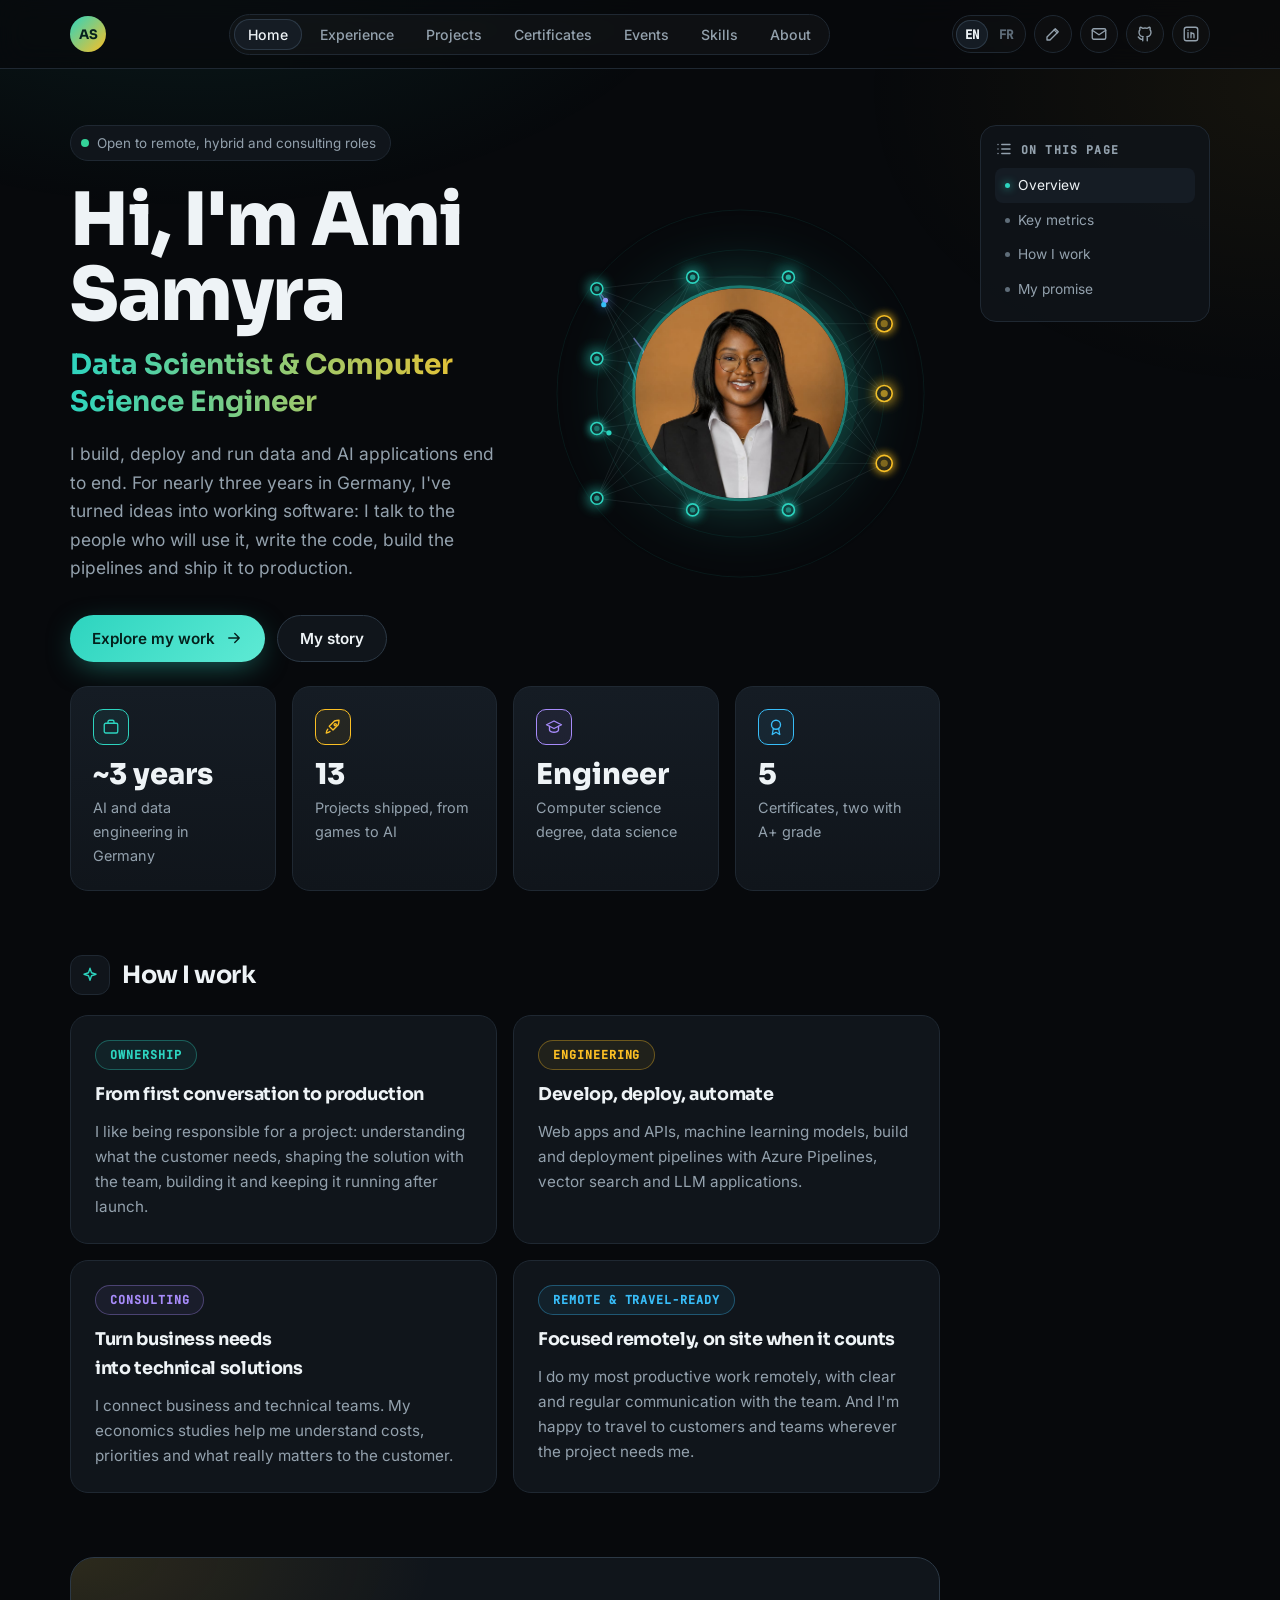
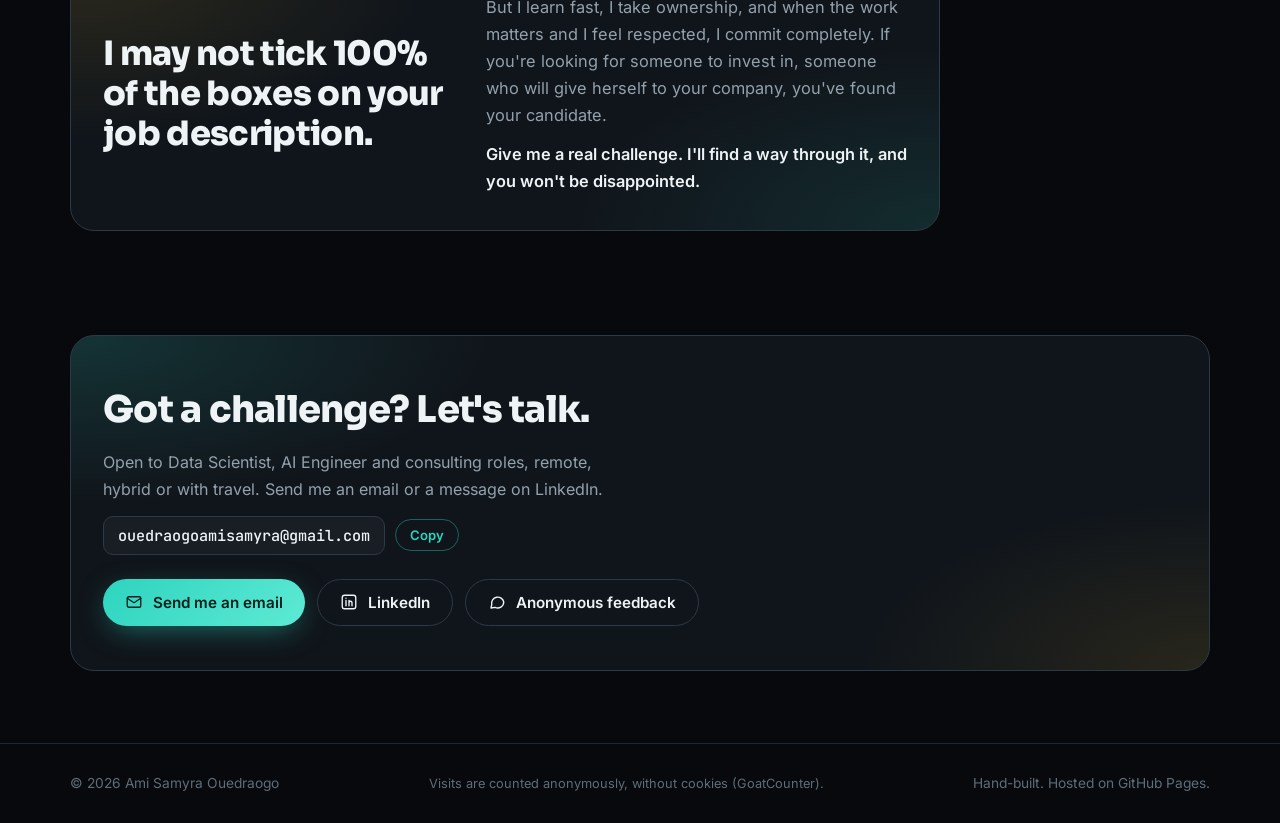
==== index.html @ b2978394 "Refactor code structure for improved readability and maintainability" ====
<!doctype html>
<!-- Portfolio of Ami Samyra Ouedraogo: CS / AI engineering version (main), served at amisamyra99.github.io/.
     Shares assets/site.css and assets/site.js with the other version; French text sits in data-fr attributes.
     Edit content here; edit look and behaviour in assets/. -->
<html lang="en">
<head>
<meta charset="utf-8">
<meta name="viewport" content="width=device-width, initial-scale=1">
<meta http-equiv="Content-Security-Policy" content="default-src 'self'; script-src 'self' https://gc.zgo.at; connect-src 'self' https://amisamyra.goatcounter.com https://formspree.io; img-src 'self' data: https://amisamyra.goatcounter.com; style-src 'self' 'unsafe-inline'; font-src 'self'; media-src 'self'; object-src 'none'; base-uri 'self'; form-action https://formspree.io">
<meta name="referrer" content="strict-origin-when-cross-origin">
<title>Ami Samyra Ouedraogo · Data Scientist & Engineer</title>
<meta name="description" content="Computer science engineer and data scientist in Germany. I build, deploy and run data and AI applications end to end.">
<meta property="og:title" content="Ami Samyra Ouedraogo · Data Scientist & Engineer">
<meta property="og:description" content="Computer science engineer and data scientist. AI applications, pipelines and deployment, from first customer conversation to production.">
<meta name="theme-color" content="#07090c">
<link rel="stylesheet" href="assets/site.css">
</head>
<body data-title-fr="Ami Samyra Ouedraogo · Data Scientist & Ingénieure" data-desc-fr="Ingénieure en informatique et data scientist en Allemagne. Je conçois, déploie et fais tourner des applications data et IA de bout en bout.">

<svg width="0" height="0" style="position:absolute" aria-hidden="true">
  <symbol id="i-gh" viewBox="0 0 24 24"><path d="M9 19c-4.3 1.4-4.3-2.5-6-3m12 5v-3.5c0-1 .1-1.4-.5-2 2.8-.3 5.5-1.4 5.5-6a4.6 4.6 0 0 0-1.3-3.2 4.2 4.2 0 0 0-.1-3.2s-1.1-.3-3.5 1.3a12.3 12.3 0 0 0-6.2 0C6.5 2.8 5.4 3.1 5.4 3.1a4.2 4.2 0 0 0-.1 3.2A4.6 4.6 0 0 0 4 9.5c0 4.6 2.7 5.7 5.5 6-.6.6-.6 1.2-.5 2V21"/></symbol>
  <symbol id="i-in" viewBox="0 0 24 24"><rect x="3" y="3" width="18" height="18" rx="3"/><path d="M8 10v7M8 7v.01M12 17v-4a2 2 0 0 1 4 0v4M12 10v7"/></symbol>
  <symbol id="i-pen" viewBox="0 0 24 24"><path d="M4 20h4L19 9l-4-4L4 16z"/><path d="M13.5 6.5l4 4"/></symbol>
  <symbol id="i-arrow" viewBox="0 0 24 24"><path d="M5 12h14M13 6l6 6-6 6"/></symbol>
  <symbol id="i-ext" viewBox="0 0 24 24"><path d="M14 4h6v6M20 4l-9 9M18 14v5a1 1 0 0 1-1 1H5a1 1 0 0 1-1-1V7a1 1 0 0 1 1-1h5"/></symbol>
  <symbol id="i-menu" viewBox="0 0 24 24"><path d="M4 7h16M4 12h16M4 17h16"/></symbol>
  <symbol id="i-list" viewBox="0 0 24 24"><path d="M9 6h11M9 12h11M9 18h11M4 6h.01M4 12h.01M4 18h.01"/></symbol>
  <symbol id="i-brain" viewBox="0 0 24 24"><path d="M9 4a3 3 0 0 0-3 3 3 3 0 0 0-2 5 3 3 0 0 0 2 5 3 3 0 0 0 6 1V5a2 2 0 0 0-3-1zM15 4a3 3 0 0 1 3 3 3 3 0 0 1 2 5 3 3 0 0 1-2 5 3 3 0 0 1-6 1"/></symbol>
  <symbol id="i-chart" viewBox="0 0 24 24"><path d="M4 20V4M4 20h16M8 16l4-5 3 3 5-7"/></symbol>
  <symbol id="i-db" viewBox="0 0 24 24"><ellipse cx="12" cy="5" rx="8" ry="3"/><path d="M4 5v14c0 1.7 3.6 3 8 3s8-1.3 8-3V5M4 12c0 1.7 3.6 3 8 3s8-1.3 8-3"/></symbol>
  <symbol id="i-cloud" viewBox="0 0 24 24"><path d="M7 18a5 5 0 0 1-.6-10A6 6 0 0 1 18 9a4.5 4.5 0 0 1-.5 9z"/></symbol>
  <symbol id="i-code" viewBox="0 0 24 24"><path d="M8 7l-5 5 5 5M16 7l5 5-5 5M14 4l-4 16"/></symbol>
  <symbol id="i-bag" viewBox="0 0 24 24"><rect x="3" y="7" width="18" height="13" rx="2"/><path d="M8 7V5a2 2 0 0 1 2-2h4a2 2 0 0 1 2 2v2"/></symbol>
  <symbol id="i-rocket" viewBox="0 0 24 24"><path d="M5 15c-1.5 1.5-2 5-2 5s3.5-.5 5-2M14 4c3-1 6-1 6-1s0 3-1 6l-7 7-5-5z"/><circle cx="15" cy="9" r="1.5"/></symbol>
  <symbol id="i-cap" viewBox="0 0 24 24"><path d="M2 9l10-5 10 5-10 5z"/><path d="M6 11v5c0 1.5 3 3 6 3s6-1.5 6-3v-5"/></symbol>
  <symbol id="i-globe" viewBox="0 0 24 24"><circle cx="12" cy="12" r="9"/><path d="M3 12h18M12 3a14 14 0 0 1 0 18M12 3a14 14 0 0 0 0 18"/></symbol>
  <symbol id="i-scale" viewBox="0 0 24 24"><path d="M12 3v18M5 7h14M5 7l-3 7a3 3 0 0 0 6 0zM19 7l-3 7a3 3 0 0 0 6 0zM8 21h8"/></symbol>
  <symbol id="i-spark" viewBox="0 0 24 24"><path d="M12 3l2 6 6 2-6 2-2 6-2-6-6-2 6-2z"/></symbol>
  <symbol id="i-user" viewBox="0 0 24 24"><circle cx="12" cy="8" r="4"/><path d="M4 21a8 8 0 0 1 16 0"/></symbol>
  <symbol id="i-award" viewBox="0 0 24 24"><circle cx="12" cy="9" r="6"/><path d="M8.5 14L7 22l5-3 5 3-1.5-8"/></symbol>
  <symbol id="i-users" viewBox="0 0 24 24"><circle cx="9" cy="8" r="3.5"/><path d="M2 20a7 7 0 0 1 14 0M16 4.5a3.5 3.5 0 0 1 0 7M18 13.5a7 7 0 0 1 4 6.5"/></symbol>
  <symbol id="i-plane" viewBox="0 0 24 24"><path d="M10 14l-7-3 2-2 9 1 5-5a2 2 0 0 1 3 3l-5 5 1 9-2 2-3-7-3 3v3l-2 1-1-4-4-1 1-2h3z"/></symbol>
  <symbol id="i-flow" viewBox="0 0 24 24"><rect x="3" y="3" width="6" height="6" rx="1.5"/><rect x="15" y="15" width="6" height="6" rx="1.5"/><path d="M6 9v4a2 2 0 0 0 2 2h7"/></symbol>
  <symbol id="i-file" viewBox="0 0 24 24"><path d="M14 3H7a2 2 0 0 0-2 2v14a2 2 0 0 0 2 2h10a2 2 0 0 0 2-2V8z"/><path d="M14 3v5h5M9 13h6M9 17h4"/></symbol>
  <symbol id="i-mic" viewBox="0 0 24 24"><rect x="9" y="3" width="6" height="11" rx="3"/><path d="M5 11a7 7 0 0 0 14 0M12 18v3M8 21h8"/></symbol>
  <symbol id="i-mail" viewBox="0 0 24 24"><rect x="3" y="5" width="18" height="14" rx="2"/><path d="M3 7l9 6 9-6"/></symbol>
  <symbol id="i-chat" viewBox="0 0 24 24"><path d="M21 12a8 8 0 0 1-11.6 7.1L4 20l1-4.6A8 8 0 1 1 21 12z"/></symbol>
  <symbol id="i-check" viewBox="0 0 24 24"><path d="M5 12l5 5L20 7"/></symbol>
</svg>

<header class="top">
  <div class="wrap">
    <a class="brand" href="#home" aria-label="Home"><span class="mono">AS</span><span class="full">Ami Samyra Ouedraogo</span></a>
    <nav class="pills" id="pills" aria-label="Main">
      <a href="#home" data-p="home" data-fr="Accueil">Home</a>
      <a href="#experience" data-p="experience" data-fr="Parcours">Experience</a>
      <a href="#projects" data-p="projects" data-fr="Projets">Projects</a>
      <a href="#certificates" data-p="certificates" data-fr="Certificats">Certificates</a>
      <a href="#events" data-p="events" data-fr="Événements">Events</a>
      <a href="#skills" data-p="skills" data-fr="Compétences">Skills</a>
      <a href="#about" data-p="about" data-fr="À propos">About</a>
    </nav>
    <div class="socials">
      <button class="lang" id="lang" type="button" aria-label="Switch language / Changer de langue"><span data-l="en" class="on">EN</span><span data-l="fr">FR</span></button>
      <a class="ibtn hide-sm" href="https://medium.com/@IamAmi" target="_blank" rel="noopener noreferrer" aria-label="Medium blog"><svg class="i"><use href="#i-pen"/></svg></a>
      <a class="ibtn hide-sm" href="mailto:ouedraogoamisamyra@gmail.com" aria-label="Email"><svg class="i"><use href="#i-mail"/></svg></a>
      <a class="ibtn" href="https://github.com/amisamyra99" target="_blank" rel="noopener noreferrer" aria-label="GitHub"><svg class="i"><use href="#i-gh"/></svg></a>
      <a class="ibtn" href="https://www.linkedin.com/in/ouedraogo-ami-samyra/" target="_blank" rel="noopener noreferrer" aria-label="LinkedIn"><svg class="i"><use href="#i-in"/></svg></a>
      <button class="ibtn menu" id="menu" type="button" aria-label="Open menu" aria-expanded="false"><svg class="i"><use href="#i-menu"/></svg></button>
    </div>
  </div>
</header>

<main class="wrap">

<!-- ================= HOME ================= -->
<section class="page" id="p-home">
  <div class="layout">
    <div>
      <div class="hero sec" id="home-overview">
        <div>
          <div class="status"><span class="dot"></span><span data-fr="Ouverte aux postes en remote, hybride et en conseil">Open to remote, hybrid and consulting roles</span></div>
          <h1 data-fr="Bonjour, je suis Ami Samyra">Hi, I'm Ami Samyra</h1>
          <p class="role" data-fr="Data Scientist &amp; Ingénieure en informatique">Data Scientist &amp; Computer Science Engineer</p>
          <p class="lede" data-fr="Je conçois, déploie et fais tourner des applications data et IA de bout en bout. Depuis près de trois ans en Allemagne, je transforme des idées en logiciels qui fonctionnent : je parle aux personnes qui vont les utiliser, j'écris le code, je construis les pipelines et je mets en production.">I build, deploy and run data and AI applications end to end. For nearly three years in Germany, I've turned ideas into working software: I talk to the people who will use it, write the code, build the pipelines and ship it to production.</p>
          <div class="btns">
            <a class="btn primary" href="#projects"><span data-fr="Voir mes projets">Explore my work</span> <svg class="i"><use href="#i-arrow"/></svg></a>
            <a class="btn" href="#about"><span data-fr="Mon histoire">My story</span></a>
          </div>
        </div>
        <div class="viz"><div class="glow" aria-hidden="true"></div><canvas id="net" aria-hidden="true"></canvas><img class="portrait" src="assets/img/me/portrait.jpg" alt="Portrait of Ami Samyra Ouedraogo" width="900" height="1003"></div>
      </div>

      <div class="sec" id="home-metrics" style="margin-top:24px">
        <div class="metrics">
          <div class="metric"><div class="mi b-teal"><svg class="i"><use href="#i-bag"/></svg></div><b data-fr="~3 ans">~3 years</b><span data-fr="IA et data en entreprise, en Allemagne">AI and data engineering in Germany</span></div>
          <div class="metric"><div class="mi b-amber"><svg class="i"><use href="#i-rocket"/></svg></div><b>13</b><span data-fr="Projets livrés, du jeu vidéo à l'IA">Projects shipped, from games to AI</span></div>
          <div class="metric"><div class="mi b-violet"><svg class="i"><use href="#i-cap"/></svg></div><b data-fr="Ingénieure">Engineer</b><span data-fr="Diplôme d'ingénieur informatique, data science">Computer science degree, data science</span></div>
          <div class="metric"><div class="mi b-sky"><svg class="i"><use href="#i-award"/></svg></div><b>5</b><span data-fr="Certificats, dont deux avec la mention A+">Certificates, two with A+ grade</span></div>
        </div>
      </div>

      <div class="sec block" id="home-how">
        <h2 class="stitle"><span class="sico" style="color:var(--teal)"><svg class="i"><use href="#i-spark"/></svg></span><span data-fr="Ma façon de travailler">How I work</span></h2>
        <div class="focus">
          <div class="fcard"><span class="badge b-teal" data-fr="Responsabilité">Ownership</span><h3 data-fr="De la première discussion à la production">From first conversation to production</h3><p data-fr="J'aime être responsable d'un projet : comprendre le besoin du client, définir la solution avec l'équipe, la construire et la faire vivre après la mise en production.">I like being responsible for a project: understanding what the customer needs, shaping the solution with the team, building it and keeping it running after launch.</p></div>
          <div class="fcard"><span class="badge b-amber" data-fr="Développement">Engineering</span><h3 data-fr="Développer, déployer, automatiser">Develop, deploy, automate</h3><p data-fr="Applications web et API, modèles de machine learning, pipelines de build et de déploiement avec Azure Pipelines, recherche vectorielle et applications LLM.">Web apps and APIs, machine learning models, build and deployment pipelines with Azure Pipelines, vector search and LLM applications.</p></div>
          <div class="fcard"><span class="badge b-violet" data-fr="Conseil">Consulting</span><h3 data-fr="Traduire un besoin métier en solution technique">Turn business needs into technical solutions</h3><p data-fr="Je fais le lien entre les équipes métier et techniques. Ma formation en économie m'aide à comprendre les coûts, les priorités et ce qui compte vraiment pour le client.">I connect business and technical teams. My economics studies help me understand costs, priorities and what really matters to the customer.</p></div>
          <div class="fcard"><span class="badge b-sky" data-fr="Remote et mobilité">Remote &amp; travel-ready</span><h3 data-fr="Concentrée à distance, présente quand il faut">Focused remotely, on site when it counts</h3><p data-fr="Je suis plus productive en remote, avec une communication claire et régulière avec l'équipe. Et je me déplace volontiers chez les clients et les équipes, partout où le projet l'exige.">I do my most productive work remotely, with clear and regular communication with the team. And I'm happy to travel to customers and teams wherever the project needs me.</p></div>
        </div>
      </div>

      <div class="sec block" id="home-promise">
        <div class="pledge">
          <h2 data-fr="Je ne coche peut-être pas 100 % des cases de votre offre.">I may not tick 100% of the boxes on your job description.</h2>
          <div>
            <p data-fr="Mais j'apprends vite, je prends mes responsabilités et, quand le travail a du sens et que je me sens respectée, je m'engage complètement. Si vous cherchez quelqu'un dans qui investir, quelqu'un qui va se donner pour votre entreprise, vous avez trouvé votre candidate.">But I learn fast, I take ownership, and when the work matters and I feel respected, I commit completely. If you're looking for someone to invest in, someone who will give herself to your company, you've found your candidate.</p>
            <p data-fr="<strong style='color:var(--fg)'>Donnez-moi un vrai défi. Je trouverai le chemin pour le relever, et vous ne serez pas déçus.</strong>"><strong style="color:var(--fg)">Give me a real challenge. I'll find a way through it, and you won't be disappointed.</strong></p>
          </div>
        </div>
      </div>
    </div>
    <aside class="toc" data-for="home"><h4><svg class="i"><use href="#i-list"/></svg><span data-fr="Sur cette page">On this page</span></h4>
      <a href="#home-overview" data-fr="Aperçu">Overview</a><a href="#home-metrics" data-fr="Chiffres clés">Key metrics</a><a href="#home-how" data-fr="Ma façon de travailler">How I work</a><a href="#home-promise" data-fr="Mon engagement">My promise</a></aside>
  </div>
</section>

<!-- ================= EXPERIENCE ================= -->
<section class="page" id="p-experience">
  <div class="ph"><span class="badge b-amber"><svg class="i"><use href="#i-bag"/></svg><span data-fr="Parcours">Experience</span></span>
    <h1 data-fr="Expérience &amp; formation">Experience &amp; Education</h1>
    <p data-fr="Trois ans d'IA et de data en entreprise en Allemagne, un stage de recherche en machine learning, et une formation d'ingénieure complétée par l'économie.">Three years of industry AI and data work in Germany, a machine learning research internship, and an engineering education completed by economics.</p></div>
  <div class="layout">
    <div class="tl">
      <p class="tlabel" data-fr="Expérience professionnelle">Work experience</p>
      <article class="xcard sec" id="x-intershop">
        <div class="xh"><h3><span data-fr="Étudiante salariée, ingénierie IA">Working Student, AI Engineering</span> <span class="org">· Intershop Communications AG</span></h3><span class="when" data-fr="Nov. 2023 – Sept. 2026">Nov 2023 – Sep 2026</span></div>
        <p class="where" data-fr="Allemagne · équipe Product Lifecycle, puis DevOps, Produit et IA">Germany · Product Lifecycle team, then DevOps, Product &amp; AI</p>
        <ul>
          <li data-fr="Développement de <strong>DocuBot</strong>, un chatbot RAG basé sur LangChain, intégré à Microsoft Teams puis migré vers la plateforme interne d'agents IA">Built <strong>DocuBot</strong>, a RAG chatbot on LangChain, integrated into Microsoft Teams and later migrated to the company's internal AI agent platform</li>
          <li data-fr="Contribution clé aux chatbots des boutiques en ligne (Intershop Agent Builders) et au chatbot du site de l'entreprise">Key contributor to chatbots for online stores (Intershop Agent Builders) and to the company website chatbot</li>
          <li data-fr="Pipeline d'indexation automatisé hebdomadaire pour la base de connaissances, intégration d'Azure Search et conception des structures de données avec le Support, le Marketing et l'Engineering">Built an automated weekly indexing pipeline for the knowledge base, integrated Azure Search and designed data structures with Support, Marketing and Engineering</li>
          <li data-fr="Préparation des données produit et PDF pour des démonstrations client d'agents IA e-commerce">Prepared product data and PDFs for customer demos of e-commerce AI agents</li>
          <li data-fr="Validation de la qualité des réponses lors des changements de LLM, tests de performance et de charge (Apache JMeter, InfluxDB, Grafana)">Validated answer quality when switching LLMs; ran performance and load tests (Apache JMeter, InfluxDB, Grafana)</li>
          <li data-fr="Automatisation de processus internes avec n8n, analyse de KPI et rapports d'évaluation technique">Automated internal processes with n8n; analysed KPIs and wrote technical evaluation reports</li>
        </ul>
        <p class="xquote" data-fr="« Dès le début, Mme Ouedraogo a fait preuve d'une capacité exceptionnelle à comprendre rapidement de nouveaux sujets. »<span>Lettre de référence, Intershop</span>">"From the very beginning, Ms. Ouedraogo demonstrated an exceptionally quick grasp of new topics."<span>Reference letter, Intershop</span></p>
        <div class="chips"><span class="chip">LangChain</span><span class="chip">RAG</span><span class="chip">Azure Search</span><span class="chip">Microsoft Teams</span><span class="chip">n8n</span><span class="chip">JMeter · Grafana</span></div>
      </article>
      <article class="xcard sec" id="x-elevait">
        <div class="xh"><h3><span data-fr="Stagiaire Machine Learning">Machine Learning Intern</span> <span class="org">· elevait GmbH &amp; Co. KG</span></h3><span class="when" data-fr="Oct. 2022 – Mars 2023">Oct 2022 – Mar 2023</span></div>
        <p class="where" data-fr="Dresde, Allemagne · équipe Machine Learning · 6 mois">Dresden, Germany · Machine Learning team · 6 months</p>
        <p data-fr="Projet « elevait in:docs » : extraire des informations de documents dont la mise en page est connue mais pas totalement fixe.">"elevait in:docs" project: extracting information from documents whose layouts are known but not fully fixed.</p>
        <ul>
          <li data-fr="Réduction de l'effort nécessaire pour ajouter une nouvelle mise en page à l'extraction, à partir d'un seul exemple">Reduced the effort to add a new layout to the extraction pipeline, from a single example</li>
          <li data-fr="Recherche et sélection des approches et des jeux de données de recherche, puis constitution d'un jeu de données à partir de données client réelles">Researched and selected approaches and research datasets, then curated a dataset from real customer data</li>
          <li data-fr="Implémentation et comparaison des approches : OCR ABBYY, graphes de mise en page avec NetworkX, étiquetage morphologique">Implemented and compared approaches: ABBYY OCR, layout graphs with NetworkX, morphological tagging</li>
        </ul>
        <p class="xquote" data-fr="« Elle a toujours obtenu des résultats supérieurs à la moyenne. »<span>Certificat de travail, elevait (traduit de l'allemand)</span>">"She consistently achieved above-average results."<span>Employment reference, elevait (translated from German)</span></p>
        <div class="chips"><span class="chip">Python</span><span class="chip">ABBYY OCR</span><span class="chip">NetworkX</span><span class="chip">Document AI</span><span class="chip">Scrum</span></div>
      </article>
      <article class="xcard past sec" id="x-early">
        <div class="xh"><h3><span data-fr="Stages d'été">Summer internships</span> <span class="org">· Simac &amp; Glia</span></h3><span class="when" data-fr="Juil. – Août 2019">Jul – Aug 2019</span></div>
        <p class="where">Tunis</p>
        <ul>
          <li data-fr="<strong>Simac</strong> : gestion de la messagerie du site web de l'entreprise (HTML, CSS, JavaScript)"><strong>Simac</strong>: built the messaging management for the company website (HTML, CSS, JavaScript)</li>
          <li data-fr="<strong>Glia</strong> : fabrication d'un stéthoscope en impression 3D pour un projet de matériel médical open source (Prusa, PrusaSlicer)"><strong>Glia</strong>: built a 3D-printed stethoscope for an open-source medical hardware project (Prusa, PrusaSlicer)</li>
        </ul>
      </article>

      <p class="tlabel" data-fr="Formation">Education</p>
      <article class="xcard edu sec" id="x-esprit">
        <div class="xh"><h3><span data-fr="Diplôme National d'Ingénieur en informatique">National Engineering Diploma, Computer Science</span> <span class="org">· ESPRIT</span></h3><span class="when" data-fr="Juin 2023">Jun 2023</span></div>
        <p class="where" data-fr="Tunis, Tunisie · spécialité Data Science · accréditation européenne EUR-ACE">Tunis, Tunisia · Data Science track · EUR-ACE accredited</p>
        <p data-fr="Cycle d'ingénieur avec spécialisation en data science : génie logiciel, bases de données, machine learning et deep learning, avec de nombreux projets en équipe de 5 à 6 personnes.">Engineering programme specialised in data science: software engineering, databases, machine learning and deep learning, with many team projects of 5–6 people.</p>
      </article>
      <article class="xcard edu past sec" id="x-bac">
        <div class="xh"><h3><span data-fr="Baccalauréat, série D (mathématiques et sciences)">Baccalaureate, Series D (Mathematics &amp; Sciences)</span></h3><span class="when">2017</span></div>
        <p class="where" data-fr="Ouagadougou, Burkina Faso · mention Bien">Ouagadougou, Burkina Faso · with honours (mention Bien)</p>
      </article>
      <article class="xcard edu sec" id="x-hsm">
        <div class="xh"><h3><span data-fr="Licence (B.A.) International Business &amp; Economics">B.A. International Business &amp; Economics</span> <span class="org">· Hochschule Schmalkalden</span></h3><span class="when" data-fr="Dernière année">Final year</span></div>
        <p class="where" data-fr="Allemagne · mémoire prévu de janv. à mars 2027">Germany · thesis planned Jan – Mar 2027</p>
        <p data-fr="Les circonstances m'ont amenée à étudier l'économie, et j'ai appris à l'aimer. Mon mémoire portera sur la façon dont la digitalisation et les paiements transfrontaliers peuvent aider les PME à commercer au sein de la Zone de libre-échange continentale africaine (ZLECAf).">Circumstances led me to study economics, and I learned to love it. My thesis will look at how digitalisation and cross-border payments can help small businesses trade within the African Continental Free Trade Area (AfCFTA).</p>
      </article>
    </div>
    <aside class="toc" data-for="experience"><h4><svg class="i"><use href="#i-list"/></svg><span data-fr="Sur cette page">On this page</span></h4>
      <a href="#x-intershop">Intershop</a><a href="#x-elevait">Elevait</a><a href="#x-early" data-fr="Stages 2019">2019 internships</a><a href="#x-esprit" data-fr="ESPRIT (ingénieur)">ESPRIT (engineering)</a><a href="#x-hsm" data-fr="Schmalkalden (économie)">Schmalkalden (economics)</a><a href="#x-bac" data-fr="Baccalauréat">Baccalaureate</a></aside>
  </div>
</section>

<!-- ================= PROJECTS ================= -->
<section class="page" id="p-projects">
  <div class="ph"><span class="badge b-teal"><svg class="i"><use href="#i-rocket"/></svg><span data-fr="Projets">Projects</span></span>
    <h1 data-fr="Projets &amp; Portfolio">Projects &amp; Portfolio</h1>
    <p data-fr="Du jeu vidéo en C aux assistants RAG : 13 projets, seule ou en équipe, qui montrent comment je conçois, développe et livre.">From a video game in C to RAG assistants: 13 projects, solo and in teams, that show how I design, build and deliver.</p></div>
  <div class="filters" role="group" aria-label="Filter projects">
    <button type="button" class="on" data-f="all" data-fr="Tous">All</button>
    <button type="button" data-f="ai" data-fr="IA &amp; ML">AI &amp; ML</button>
    <button type="button" data-f="data" data-fr="Data &amp; analyse">Data &amp; analytics</button>
    <button type="button" data-f="software" data-fr="Génie logiciel">Software engineering</button>
  </div>
  <div class="layout">
    <div class="grid">

      <article class="pcard sec" id="pr-docubot" data-k="ai software">
        <div class="thumb"><svg viewBox="0 0 400 120" preserveAspectRatio="none"><rect width="400" height="120" fill="#0d1420"/><g fill="none" stroke="#38bdf8" stroke-opacity=".6"><rect x="24" y="22" width="70" height="80" rx="6"/><path d="M36 40h46M36 54h46M36 68h30"/></g><path d="M100 62h40" stroke="#93a1ad" stroke-dasharray="3 4"/><g fill="#2dd4bf"><circle cx="160" cy="40" r="5"/><circle cx="182" cy="62" r="5"/><circle cx="160" cy="84" r="5"/><circle cx="204" cy="44" r="5"/><circle cx="204" cy="80" r="5"/></g><path d="M220 62h30" stroke="#93a1ad" stroke-dasharray="3 4"/><rect x="262" y="26" width="116" height="26" rx="13" fill="#a78bfa" opacity=".85"/><rect x="262" y="68" width="96" height="26" rx="13" fill="#fbbf24" opacity=".85"/></svg></div>
        <div class="ptop"><span class="kind" data-fr="RAG · Intershop">RAG · Intershop</span><span class="pmeta">LangChain · Azure</span></div>
        <h3 data-fr="DocuBot, assistant RAG pour la documentation">DocuBot, a RAG assistant for documentation</h3>
        <p data-fr="Un chatbot qui répond aux questions à partir de la documentation de l'entreprise. Basé sur LangChain, intégré à Microsoft Teams, alimenté par un pipeline d'indexation hebdomadaire et Azure Search, puis migré vers la plateforme interne d'agents IA.">A chatbot that answers questions from company documentation. Built on LangChain, integrated into Microsoft Teams, fed by a weekly indexing pipeline and Azure Search, then migrated to the internal AI agent platform.</p>
        <div class="chips"><span class="chip">LangChain</span><span class="chip">RAG</span><span class="chip">Azure Search</span><span class="chip">Microsoft Teams</span></div>
        <div class="plinks"><span class="muted" data-fr="Projet d'entreprise · code confidentiel">Company project · code confidential</span></div>
      </article>

      <article class="pcard sec" id="pr-docai" data-k="ai">
        <div class="thumb"><svg viewBox="0 0 400 120" preserveAspectRatio="none"><rect width="400" height="120" fill="#0f1420"/><g fill="none" stroke="#93a1ad" stroke-opacity=".5"><rect x="30" y="14" width="90" height="92" rx="4"/><rect x="155" y="14" width="90" height="92" rx="4"/></g><g fill="#38bdf8" opacity=".7"><rect x="40" y="24" width="50" height="8" rx="2"/><rect x="40" y="40" width="70" height="5" rx="2"/><rect x="40" y="52" width="70" height="5" rx="2"/><rect x="40" y="70" width="70" height="26" rx="2" opacity=".5"/></g><g fill="#fbbf24"><rect x="165" y="24" width="50" height="8" rx="2"/><rect x="165" y="70" width="70" height="26" rx="2" opacity=".6"/></g><g stroke="#2dd4bf" stroke-width="2"><line x1="280" y1="40" x2="330" y2="25"/><line x1="280" y1="40" x2="330" y2="60"/><line x1="330" y1="60" x2="370" y2="90"/><line x1="330" y1="25" x2="370" y2="45"/></g><g fill="#2dd4bf"><circle cx="280" cy="40" r="6"/><circle cx="330" cy="25" r="6"/><circle cx="330" cy="60" r="6"/><circle cx="370" cy="90" r="6"/><circle cx="370" cy="45" r="6"/></g></svg></div>
        <div class="ptop"><span class="kind" data-fr="IA documentaire · Stage">Document AI · Internship</span><span class="pmeta">Python · ABBYY</span></div>
        <h3 data-fr="Analyse des mises en page récurrentes">Recurring document layout analysis</h3>
        <p data-fr="Chez Elevait : repérer les mises en page qui reviennent dans les documents d'entreprise pour que l'extraction d'informations devienne plus fiable et plus rapide. OCR configuré pour des entités précises, structure des documents modélisée en graphes.">At Elevait: detecting layouts that repeat across business documents, so information extraction becomes more reliable and faster. OCR configured for specific entities, document structure modelled as graphs.</p>
        <div class="chips"><span class="chip">ABBYY OCR</span><span class="chip">NetworkX</span><span class="chip" data-fr="Extraction d'informations">Information extraction</span></div>
        <div class="plinks"><span class="muted" data-fr="Projet d'entreprise · code confidentiel">Company project · code confidential</span></div>
      </article>

      <article class="pcard sec" id="pr-churn" data-k="ai software">
        <div class="thumb"><svg viewBox="0 0 400 120" preserveAspectRatio="none"><rect width="400" height="120" fill="#0d1a1a"/><g fill="#2dd4bf"><rect x="30" y="60" width="26" height="50" rx="4" opacity=".5"/><rect x="70" y="45" width="26" height="65" rx="4" opacity=".6"/><rect x="110" y="70" width="26" height="40" rx="4" opacity=".5"/><rect x="150" y="30" width="26" height="80" rx="4" opacity=".8"/></g><g fill="#fb7185"><rect x="190" y="80" width="26" height="30" rx="4" opacity=".7"/><rect x="230" y="55" width="26" height="55" rx="4" opacity=".9"/></g><path d="M270 90 C300 40, 330 70, 370 25" stroke="#fbbf24" stroke-width="3" fill="none"/><circle cx="370" cy="25" r="5" fill="#fbbf24"/></svg></div>
        <div class="ptop"><span class="kind" data-fr="ML de bout en bout · Télécoms">End-to-end ML · Telecom</span><span class="pmeta">Python · Django</span></div>
        <h3 data-fr="Application de prédiction du churn">Customer churn prediction app</h3>
        <p data-fr="Un modèle qui repère les clients susceptibles de résilier, intégré dans une application web Django : un utilisateur non technique saisit un profil et obtient une prédiction immédiate.">A model that flags customers likely to cancel, built into a Django web app: a non-technical user enters a profile and gets an instant prediction.</p>
        <div class="chips"><span class="chip">scikit-learn</span><span class="chip">pandas</span><span class="chip">Django</span></div>
        <div class="plinks"><a href="https://github.com/amisamyra99/telcochurndjangoproject" target="_blank" rel="noopener noreferrer"><svg class="i"><use href="#i-gh"/></svg>Code</a></div>
      </article>

      <article class="pcard sec" id="pr-milvus" data-k="ai software">
        <div class="thumb"><svg viewBox="0 0 400 120" preserveAspectRatio="none"><rect width="400" height="120" fill="#0b1620"/><g fill="#38bdf8" opacity=".35"><circle cx="80" cy="40" r="4"/><circle cx="120" cy="80" r="4"/><circle cx="170" cy="30" r="4"/><circle cx="300" cy="90" r="4"/><circle cx="340" cy="35" r="4"/><circle cx="60" cy="95" r="4"/><circle cx="360" cy="70" r="4"/></g><circle cx="220" cy="60" r="38" fill="none" stroke="#38bdf8" stroke-dasharray="4 5"/><g fill="#38bdf8"><circle cx="200" cy="48" r="6"/><circle cx="238" cy="72" r="6"/><circle cx="232" cy="44" r="6"/></g><circle cx="220" cy="60" r="7" fill="#fbbf24"/></svg></div>
        <div class="ptop"><span class="kind" data-fr="Ingénierie IA · Recherche vectorielle">AI engineering · Vector search</span><span class="pmeta">Python · Milvus</span></div>
        <h3 data-fr="API de recherche d'images inversée">Reverse image search API</h3>
        <p data-fr="Envoyez une image, récupérez les plus similaires. Les images deviennent des embeddings indexés dans Milvus, derrière une API Python organisée en couches de routage et de service.">Upload an image, get the most similar ones back. Images become embeddings indexed in Milvus, behind a Python API organised in routing and service layers.</p>
        <div class="chips"><span class="chip">Milvus</span><span class="chip">Embeddings</span><span class="chip">REST API</span></div>
        <div class="plinks"><a href="https://github.com/amisamyra99/Reverse-image-search-milvus" target="_blank" rel="noopener noreferrer"><svg class="i"><use href="#i-gh"/></svg>Code</a></div>
      </article>

      <article class="pcard sec" id="pr-chatbot" data-k="ai software">
        <div class="thumb"><svg viewBox="0 0 400 120" preserveAspectRatio="none"><rect width="400" height="120" fill="#1a140a"/><rect x="40" y="22" width="170" height="30" rx="15" fill="#fbbf24" opacity=".85"/><rect x="190" y="66" width="170" height="30" rx="15" fill="#2dd4bf" opacity=".85"/><g fill="#1a140a"><circle cx="70" cy="37" r="3"/><circle cx="82" cy="37" r="3"/><circle cx="94" cy="37" r="3"/></g></svg></div>
        <div class="ptop"><span class="kind" data-fr="LLM · IA conversationnelle">LLM · Conversational AI</span><span class="pmeta">Flowise · JavaScript</span></div>
        <h3 data-fr="Chatbot LLM intégrable">Embeddable LLM chatbot</h3>
        <p data-fr="Un assistant IA conçu dans Flowise et intégré à n'importe quel site web grâce à un petit widget JavaScript hébergé sur GitHub Pages.">An AI assistant designed in Flowise and embedded in any website through a small JavaScript widget hosted on GitHub Pages.</p>
        <div class="chips"><span class="chip">Flowise</span><span class="chip">LLMs</span><span class="chip">Agents</span><span class="chip">JavaScript</span></div>
        <div class="plinks"><a href="https://github.com/amisamyra99/chatbot-flowise-js-hosting" target="_blank" rel="noopener noreferrer"><svg class="i"><use href="#i-gh"/></svg>Code</a></div>
      </article>

      <article class="pcard sec" id="pr-patient" data-k="ai">
        <div class="thumb"><svg viewBox="0 0 400 120" preserveAspectRatio="none"><rect width="400" height="120" fill="#120f1f"/><g stroke="#a78bfa" stroke-opacity=".35"><line x1="60" y1="25" x2="160" y2="40"/><line x1="60" y1="25" x2="160" y2="80"/><line x1="60" y1="60" x2="160" y2="40"/><line x1="60" y1="60" x2="160" y2="80"/><line x1="60" y1="95" x2="160" y2="40"/><line x1="60" y1="95" x2="160" y2="80"/><line x1="160" y1="40" x2="260" y2="60"/><line x1="160" y1="80" x2="260" y2="60"/></g><g fill="#a78bfa"><circle cx="60" cy="25" r="7"/><circle cx="60" cy="60" r="7"/><circle cx="60" cy="95" r="7"/><circle cx="160" cy="40" r="7"/><circle cx="160" cy="80" r="7"/></g><circle cx="260" cy="60" r="9" fill="#2dd4bf"/><path d="M290 60h20l8-18 12 36 8-18h40" stroke="#fb7185" stroke-width="3" fill="none"/></svg></div>
        <div class="ptop"><span class="kind" data-fr="Deep learning · Santé">Deep learning · Healthcare</span><span class="pmeta">PyTorch · TensorFlow</span></div>
        <h3 data-fr="Classification de la prise en charge des patients">Patient care classification</h3>
        <p data-fr="Des résultats d'analyses hospitalières prédisent si un patient doit être hospitalisé ou suivi en ambulatoire. Construit avec TensorFlow, reconstruit avec PyTorch, puis comparé dans un rapport.">Hospital lab results predict whether a patient needs in-care or out-care treatment. Built in TensorFlow, rebuilt in PyTorch, then compared in a report.</p>
        <div class="chips"><span class="chip">PyTorch</span><span class="chip">TensorFlow</span><span class="chip">Keras</span></div>
        <div class="plinks"><a href="https://github.com/amisamyra99/Deeplearning_patient_classification" target="_blank" rel="noopener noreferrer"><svg class="i"><use href="#i-gh"/></svg>Code</a></div>
      </article>

      <article class="pcard sec" id="pr-fintech" data-k="ai data">
        <div class="thumb photo"><img src="assets/img/projects/fintech.png" alt="Intelfin landing page" loading="lazy"></div>
        <div class="ptop"><span class="kind" data-fr="FinTech · Projet d'équipe">FinTech · Team project</span><span class="pmeta">ML · OCR · BI</span></div>
        <h3 data-fr="Intelfin : états financiers et risque de crédit">Intelfin: financial statements &amp; credit risk</h3>
        <p data-fr="Une application qui automatise la saisie des états financiers d'une entreprise, évalue sa solvabilité et la classe comme vulnérable ou non, avec des tableaux de bord pour accélérer l'octroi de crédit.">An app that automates data entry from a company's financial statements, scores its solvency and classifies it as vulnerable or not, with dashboards that speed up loan decisions.</p>
        <div class="chips"><span class="chip">Credit scoring</span><span class="chip">OCR</span><span class="chip" data-fr="Tableaux de bord">Dashboards</span></div>
        <div class="plinks"><a href="https://github.com/Manel-Fares/Financial-statement-recognition-and-credit-risk-management" target="_blank" rel="noopener noreferrer"><svg class="i"><use href="#i-gh"/></svg><span data-fr="Dépôt de l'équipe">Team repository</span></a></div>
      </article>

      <article class="pcard sec" id="pr-flights" data-k="data">
        <div class="thumb"><svg viewBox="0 0 400 120" preserveAspectRatio="none"><rect width="400" height="120" fill="#0f1416"/><path d="M20 100 Q 120 20 200 60 T 380 30" stroke="#93a1ad" stroke-dasharray="3 6" fill="none" stroke-width="2"/><path d="M196 52l14 8-14 8 3-8z" fill="#fbbf24"/><g fill="#2dd4bf"><rect x="40" y="95" width="16" height="15" rx="3"/><rect x="62" y="85" width="16" height="25" rx="3"/><rect x="84" y="90" width="16" height="20" rx="3"/></g><g fill="#fb7185"><rect x="300" y="80" width="16" height="30" rx="3"/><rect x="322" y="70" width="16" height="40" rx="3"/><rect x="344" y="88" width="16" height="22" rx="3"/></g></svg></div>
        <div class="ptop"><span class="kind" data-fr="Analyse exploratoire · Aviation">Exploratory analysis · Aviation</span><span class="pmeta">pandas · Seaborn</span></div>
        <h3 data-fr="Qu'est-ce qui retarde les vols aux États-Unis ?">What delays US flights?</h3>
        <p data-fr="Tous les vols commerciaux américains de 2007, issus d'un jeu de données de 120 millions de lignes : retards selon la compagnie, l'aéroport, l'heure et la saison.">Every commercial US flight in 2007, from a 120-million-row dataset: delays by carrier, airport, time of day and season.</p>
        <div class="chips"><span class="chip">pandas</span><span class="chip">Matplotlib</span><span class="chip">Seaborn</span></div>
        <div class="plinks"><a href="https://github.com/amisamyra99/flightUsa_Analysis" target="_blank" rel="noopener noreferrer"><svg class="i"><use href="#i-gh"/></svg>Code</a></div>
      </article>

      <article class="pcard sec" id="pr-airbnb" data-k="data software">
        <div class="thumb"><svg viewBox="0 0 400 120" preserveAspectRatio="none"><rect width="400" height="120" fill="#0e1612"/><g stroke="#1f3a30" stroke-width="2" fill="none"><path d="M0 40h400M0 80h400M100 0v120M200 0v120M300 0v120"/><path d="M40 0 C 120 60, 260 30, 400 110" stroke="#2a5a4a" stroke-width="6"/></g><g fill="#fb7185"><circle cx="130" cy="50" r="6"/><circle cx="220" cy="70" r="6"/><circle cx="260" cy="40" r="6"/></g><g fill="#fbbf24"><circle cx="170" cy="85" r="6"/><circle cx="320" cy="60" r="6"/></g><g fill="#2dd4bf"><circle cx="80" cy="30" r="6"/><circle cx="350" cy="95" r="6"/></g></svg></div>
        <div class="ptop"><span class="kind" data-fr="Application data · Immobilier">Data app · Real estate</span><span class="pmeta">Streamlit · Plotly</span></div>
        <h3 data-fr="Explorateur Airbnb d'Amsterdam">Amsterdam Airbnb explorer</h3>
        <p data-fr="Une application Streamlit interactive pour explorer les annonces Airbnb d'Amsterdam : prix, quartiers et emplacements sur une carte, avec des filtres.">An interactive Streamlit app to explore Amsterdam Airbnb listings: prices, neighbourhoods and locations on a map, with filters.</p>
        <div class="chips"><span class="chip">Streamlit</span><span class="chip">pandas</span><span class="chip">Plotly</span></div>
        <div class="plinks"><a href="https://github.com/amisamyra99/StreamlitAirbnb" target="_blank" rel="noopener noreferrer"><svg class="i"><use href="#i-gh"/></svg>Code</a></div>
      </article>

      <article class="pcard sec" id="pr-ngo" data-k="software">
        <div class="thumb"><svg viewBox="0 0 400 120" preserveAspectRatio="none"><rect width="400" height="120" fill="#16101a"/><rect x="40" y="20" width="150" height="85" rx="6" fill="none" stroke="#a78bfa" stroke-opacity=".7"/><rect x="40" y="20" width="150" height="14" rx="6" fill="#a78bfa" opacity=".4"/><rect x="215" y="30" width="90" height="70" rx="5" fill="none" stroke="#38bdf8" stroke-opacity=".7"/><rect x="325" y="25" width="40" height="78" rx="8" fill="none" stroke="#2dd4bf" stroke-opacity=".9"/><path d="M110 82c-12-8-20-14-20-22a9 9 0 0 1 20-3 9 9 0 0 1 20 3c0 8-8 14-20 22z" fill="#fb7185"/></svg></div>
        <div class="ptop"><span class="kind" data-fr="Web, desktop &amp; mobile · Équipe de 6">Web, desktop &amp; mobile · Team of 6</span><span class="pmeta">Symfony · Java</span></div>
        <h3 data-fr="Application pour associations à but non lucratif">Platform for non-profit associations</h3>
        <p data-fr="Une même plateforme en version web, desktop et mobile pour les associations : gestion des utilisateurs et des dons pour des refuges. Projet d'école de 7 mois.">One platform in web, desktop and mobile versions for associations: user management and donation management for shelters. A 7-month school project.</p>
        <div class="chips"><span class="chip">Symfony</span><span class="chip">Java SE</span><span class="chip">Codename One</span></div>
        <div class="plinks"><span class="muted">ESPRIT · 2019–2020</span></div>
      </article>

      <article class="pcard sec" id="pr-smarthome" data-k="software">
        <div class="thumb photo"><img src="assets/img/projects/smarthome.png" alt="Smart House app main menu" loading="lazy"></div>
        <div class="ptop"><span class="kind" data-fr="IoT · Équipe de 5">IoT · Team of 5</span><span class="pmeta">C++ · Qt · Arduino</span></div>
        <h3 data-fr="Application domotique Smart Home">Smart Home desktop app</h3>
        <p data-fr="Une application desktop qui pilote les appareils d'une maison grâce à des capteurs : température de chaque pièce en temps réel et suggestions automatiques.">A desktop app that controls home appliances through sensors: real-time temperature for each room and automatic suggestions.</p>
        <div class="chips"><span class="chip">C++</span><span class="chip">Qt</span><span class="chip">Arduino</span><span class="chip" data-fr="Capteurs">Sensors</span></div>
        <div class="plinks"><span class="muted">ESPRIT · 2018–2019</span></div>
      </article>

      <article class="pcard sec" id="pr-animalia" data-k="software">
        <div class="thumb photo"><img src="assets/img/projects/animalia.png" alt="Animalia online shop home page" loading="lazy"></div>
        <div class="ptop"><span class="kind" data-fr="E-commerce · Équipe de 5">E-commerce · Team of 5</span><span class="pmeta">PHP · JavaScript</span></div>
        <h3 data-fr="Animalia, boutique en ligne">Animalia online shop</h3>
        <p data-fr="Le site e-commerce d'une animalerie (accessoires et jouets pour animaux) : catalogue, panier et commandes.">The e-commerce site for a pet shop selling accessories and toys: catalogue, cart and orders.</p>
        <div class="chips"><span class="chip">PHP</span><span class="chip">MySQL</span><span class="chip">HTML/CSS</span><span class="chip">JavaScript</span></div>
        <div class="plinks"><span class="muted">ESPRIT · 2018–2019</span></div>
      </article>

      <article class="pcard sec" id="pr-stayout" data-k="software">
        <div class="thumb photo"><img src="assets/img/projects/stayout.png" alt="Stay Out main menu: a haunted house at night with New Game, Load Game, Setting and Exit buttons" loading="lazy" style="object-position:center"></div>
        <div class="ptop"><span class="kind" data-fr="Jeu vidéo · Équipe de 5">Video game · Team of 5</span><span class="pmeta">C · SDL</span></div>
        <h3 data-fr="Stay Out, jeu d'énigmes horrifique">Stay Out, a horror puzzle game</h3>
        <p data-fr="Le joueur arrive devant un manoir hanté et doit résoudre une série d'énigmes pour avancer, par exemple « Trouve un tableau célèbre de Picasso ». Une mauvaise réponse coûte de la vie. Le jeu a un vrai menu (nouvelle partie, charger une partie, paramètres) et la sauvegarde de la progression.">The player arrives at a haunted mansion and has to solve a series of riddles to move forward, such as "Find a famous Picasso painting". Wrong answers cost lives. The game has a full menu (new game, load game, settings) and saves progress.</p>
        <p data-fr="<strong>Mon rôle :</strong> déplacements du personnage, gestion de la vie et du score, et intégration de tous les modules dans le jeu final. Écrit en C avec SDL, en équipe de 5, sur 7 mois."><strong>My role:</strong> character movement, life and score handling, and integrating every module into the final game. Written in C with SDL, in a team of 5, over 7 months.</p>
        <div class="chips"><span class="chip">C</span><span class="chip">SDL</span><span class="chip">Game logic</span></div>
        <div class="plinks"><span class="muted">ESPRIT · 2017–2018</span></div>
      </article>

    </div>
    <aside class="toc" data-for="projects"><h4><svg class="i"><use href="#i-list"/></svg><span data-fr="Sur cette page">On this page</span></h4>
      <a href="#pr-docubot">DocuBot</a><a href="#pr-docai" data-fr="IA documentaire">Document AI</a><a href="#pr-churn" data-fr="Prédiction du churn">Churn prediction</a><a href="#pr-milvus" data-fr="Recherche d'images">Image search API</a><a href="#pr-chatbot" data-fr="Chatbot LLM">LLM chatbot</a><a href="#pr-patient" data-fr="Classification patients">Patient classification</a><a href="#pr-fintech" data-fr="Risque de crédit">Credit risk app</a><a href="#pr-flights" data-fr="Retards de vols">Flight delays</a><a href="#pr-airbnb">Airbnb explorer</a><a href="#pr-ngo" data-fr="Plateforme associative">Non-profit platform</a><a href="#pr-smarthome">Smart Home</a><a href="#pr-animalia">Animalia</a><a href="#pr-stayout">Stay Out</a></aside>
  </div>
</section>

<!-- ================= CERTIFICATES ================= -->
<section class="page" id="p-certificates">
  <div class="ph"><span class="badge b-mint"><svg class="i"><use href="#i-award"/></svg><span data-fr="Certificats">Certificates</span></span>
    <h1 data-fr="Certificats, diplômes &amp; références">Certificates, Diplomas &amp; References</h1>
    <p data-fr="Des formations continues en IA et en data science vérifiables en ligne, mes diplômes et ce que disent mes anciens employeurs.">Continuous learning in AI and data science, verifiable online, my diplomas, and what my former employers say.</p></div>
  <div class="layout">
    <div>
      <div class="cgrid">
        <article class="ccard sec" id="c-aiml">
          <div class="seal b-amber"><svg class="i"><use href="#i-award"/></svg></div>
          <div class="cbody"><h3>Advanced Artificial Intelligence &amp; Machine Learning E-Degree</h3><p class="issuer" data-fr="Eduonix Learning Solutions · déc. 2021">Eduonix Learning Solutions · Dec 2021</p>
            <div class="cmeta"><span class="grade" data-fr="Mention A+">A+ grade</span></div>
            <a class="verify" href="https://www.eduonix.com/certificate/3a3f692974" target="_blank" rel="noopener noreferrer"><span data-fr="Vérifier le certificat">Verify certificate</span><svg class="i"><use href="#i-ext"/></svg></a></div>
        </article>
        <article class="ccard sec" id="c-practitioner">
          <div class="seal b-amber"><svg class="i"><use href="#i-award"/></svg></div>
          <div class="cbody"><h3>AI-ML for Advanced Practitioners E-Degree</h3><p class="issuer" data-fr="Eduonix Learning Solutions · juil. 2022">Eduonix Learning Solutions · Jul 2022</p>
            <div class="cmeta"><span class="grade" data-fr="Mention A+">A+ grade</span></div>
            <a class="verify" href="https://www.eduonix.com/certificate/fbd656e183" target="_blank" rel="noopener noreferrer"><span data-fr="Vérifier le certificat">Verify certificate</span><svg class="i"><use href="#i-ext"/></svg></a></div>
        </article>
        <article class="ccard sec" id="c-jhu">
          <div class="seal b-sky"><svg class="i"><use href="#i-cap"/></svg></div>
          <div class="cbody"><h3>The Data Scientist's Toolbox</h3><p class="issuer" data-fr="Johns Hopkins University sur Coursera · oct. 2020">Johns Hopkins University via Coursera · Oct 2020</p>
            <a class="verify" href="https://coursera.org/verify/RH7R2A4X22KZ" target="_blank" rel="noopener noreferrer"><span data-fr="Vérifier le certificat">Verify certificate</span><svg class="i"><use href="#i-ext"/></svg></a></div>
        </article>
        <article class="ccard sec" id="c-tf">
          <div class="seal b-violet"><svg class="i"><use href="#i-brain"/></svg></div>
          <div class="cbody"><h3>Basic Image Classification with TensorFlow</h3><p class="issuer" data-fr="Coursera Project Network · nov. 2021">Coursera Project Network · Nov 2021</p></div>
        </article>
        <article class="ccard sec" id="c-marketing">
          <div class="seal b-rose"><svg class="i"><use href="#i-globe"/></svg></div>
          <div class="cbody"><h3 data-fr="Marketing digital">Digital Marketing</h3><p class="issuer" data-fr="Switch Maker, avec le soutien du FENU (UNCDF) · Ouagadougou · sept. 2020">Switch Maker, supported by UNCDF · Ouagadougou · Sep 2020</p></div>
        </article>
      </div>
      <h2 class="subhead sec" id="c-diplomas"><span class="sico" style="color:var(--amber)"><svg class="i"><use href="#i-cap"/></svg></span><span data-fr="Diplômes">Diplomas</span></h2>
      <div class="cgrid">
        <article class="ccard">
          <div class="seal b-amber"><svg class="i"><use href="#i-cap"/></svg></div>
          <div class="cbody"><h3 data-fr="Diplôme National d'Ingénieur, Informatique">National Engineering Diploma, Computer Science</h3><p class="issuer" data-fr="ESPRIT, Tunis · juin 2023">ESPRIT, Tunis · June 2023</p>
            <div class="cmeta"><span class="grade" data-fr="Accréditation EUR-ACE">EUR-ACE accredited</span><span class="grade" data-fr="Spécialité Data Science">Data Science track</span></div>
            <p class="issuer" data-fr="Niveau master (5 ans). Accréditation européenne des programmes d'ingénieurs.">Master's level (5 years). European accreditation for engineering programmes.</p></div>
        </article>
        <article class="ccard">
          <div class="seal b-sky"><svg class="i"><use href="#i-cap"/></svg></div>
          <div class="cbody"><h3 data-fr="Licence (B.A.) International Business &amp; Economics">B.A. International Business &amp; Economics</h3><p class="issuer" data-fr="Hochschule Schmalkalden, Allemagne · en cours">Hochschule Schmalkalden, Germany · in progress</p>
            <div class="cmeta"><span class="grade" data-fr="Mémoire en 2027">Thesis 2027</span></div>
            <p class="issuer" data-fr="Mémoire sur la digitalisation du commerce des PME dans la ZLECAf.">Thesis on digital trade for small businesses in the AfCFTA.</p></div>
        </article>
        <article class="ccard">
          <div class="seal b-violet"><svg class="i"><use href="#i-cap"/></svg></div>
          <div class="cbody"><h3 data-fr="Baccalauréat, série D">Baccalaureate, Series D</h3><p class="issuer" data-fr="Université Ouaga I Pr Joseph Ki-Zerbo, Burkina Faso · 2017">Université Ouaga I Pr Joseph Ki-Zerbo, Burkina Faso · 2017</p>
            <div class="cmeta"><span class="grade" data-fr="Mention Bien">With honours (mention Bien)</span></div>
            <p class="issuer" data-fr="Mathématiques et sciences de la nature.">Mathematics and natural sciences.</p></div>
        </article>
      </div>
      <p class="privacy" data-fr="Copies des diplômes disponibles sur demande.">Copies of diplomas available on request.</p>

      <h2 class="subhead sec" id="c-refs"><span class="sico" style="color:var(--teal)"><svg class="i"><use href="#i-file"/></svg></span><span data-fr="Ce que disent mes employeurs">What my employers say</span></h2>
      <div class="quotes">
        <article class="qcard"><blockquote data-fr="« Dès le début, Mme Ouedraogo a fait preuve d'une capacité exceptionnelle à comprendre rapidement de nouveaux sujets. Elle a obtenu de manière proactive toutes les informations nécessaires à son travail et a procédé de façon structurée et orientée vers les objectifs. »">"From the very beginning, Ms. Ouedraogo demonstrated an exceptionally quick grasp of new topics. She proactively obtained all information necessary for her work and proceeded in a structured and goal-oriented manner."</blockquote>
          <p class="by" data-fr="<b>Intershop Communications AG</b> · lettre de référence, 2026"><b>Intershop Communications AG</b> · reference letter, 2026</p></article>
        <article class="qcard"><blockquote data-fr="« Elle a abordé les tâches difficiles avec méthode et énergie, et a trouvé des solutions pertinentes et pragmatiques, même sous une forte pression. Elle a toujours obtenu des résultats supérieurs à la moyenne. »">"She approached difficult tasks methodically and with energy, and found sensible, practical solutions, even under increased time pressure. She consistently achieved above-average results."</blockquote>
          <p class="by" data-fr="<b>elevait GmbH &amp; Co. KG</b> · certificat de travail, 2023 (traduit de l'allemand)"><b>elevait GmbH &amp; Co. KG</b> · employment reference, 2023 (translated from German)</p></article>
      </div>
      <div class="refnote">
        <span class="sico" style="color:var(--teal)"><svg class="i"><use href="#i-check"/></svg></span>
        <p data-fr="Les documents complets (certificats de travail d'Intershop et d'elevait, lettre de recommandation en anglais) sont disponibles sur demande via LinkedIn.">The full documents (employment references from Intershop and elevait, and an English reference letter) are available on request via LinkedIn.</p>
      </div>
    </div>
    <aside class="toc" data-for="certificates"><h4><svg class="i"><use href="#i-list"/></svg><span data-fr="Sur cette page">On this page</span></h4>
      <a href="#c-aiml">AI &amp; ML E-Degree</a><a href="#c-practitioner">AI-ML Practitioners</a><a href="#c-jhu">Johns Hopkins</a><a href="#c-tf">TensorFlow</a><a href="#c-marketing" data-fr="Marketing digital">Digital Marketing</a><a href="#c-diplomas" data-fr="Diplômes">Diplomas</a><a href="#c-refs" data-fr="Références">References</a></aside>
  </div>
</section>

<!-- ================= EVENTS ================= -->
<section class="page" id="p-events">
  <div class="ph"><span class="badge b-rose"><svg class="i"><use href="#i-mic"/></svg><span data-fr="Événements">Events</span></span>
    <h1 data-fr="Leadership &amp; événements">Leadership &amp; Events</h1>
    <p data-fr="Au-delà du code : j'organise, je prends la parole et je connecte les gens, entre l'Afrique et l'Europe.">Beyond code: I organise, speak on stage and connect people across Africa and Europe.</p></div>
  <div class="layout">
    <div class="elist">

      <article class="ecard sec" id="e-stic">
        <div class="carousel" aria-roledescription="carousel" aria-label="STIC'26 photos">
          <div class="slide"><img class="bg" src="assets/img/events/stic-1.jpg" alt="" aria-hidden="true" loading="lazy"><img class="fg" src="assets/img/events/stic-1.jpg" alt="Ami Samyra speaking at the STIC'26 final" loading="lazy"></div>
          <div class="slide"><img class="bg" src="assets/img/events/stic-2.jpg" alt="" aria-hidden="true" loading="lazy"><img class="fg" src="assets/img/events/stic-2.jpg" alt="Ami Samyra presenting at the Sahal Tech Innovation Challenge" loading="lazy"></div>
          <button class="cbtn prev" type="button" aria-label="Previous"><svg class="i"><use href="#i-arrow"/></svg></button>
          <button class="cbtn next" type="button" aria-label="Next"><svg class="i"><use href="#i-arrow"/></svg></button>
          <div class="dots"></div>
        </div>
        <div class="ebody">
          <div class="erole"><span class="badge b-amber" data-fr="Co-organisatrice">Co-organiser</span><span class="badge b-teal" data-fr="Intervenante">Speaker</span></div>
          <h3>STIC'26 · Sahal Tech Innovation Challenge</h3>
          <p class="emeta" data-fr="Finale · 22 août 2026 · Ouaga 2000, Ouagadougou, Burkina Faso">Final · 22 Aug 2026 · Ouaga 2000, Ouagadougou, Burkina Faso</p>
          <p data-fr="Un concours d'innovation technologique organisé par Sahal Tech Innovation Labs. J'ai participé à l'organisation de la compétition et je suis intervenue sur scène lors de la finale, devant les participants, les partenaires et les officiels.">A tech innovation competition run by Sahal Tech Innovation Labs. I helped organise the competition and spoke on stage at the final, in front of participants, partners and officials.</p>
        </div>
      </article>

      <article class="ecard sec" id="e-afrikalden">
        <div class="carousel" aria-roledescription="carousel" aria-label="Afrikalden photos">
          <div class="slide"><img class="bg" src="assets/img/events/afrikalden.jpg" alt="" aria-hidden="true" loading="lazy"><img class="fg" src="assets/img/events/afrikalden.jpg" alt="Ami Samyra hosting Afrikalden on stage" loading="lazy"></div>
          <button class="cbtn prev" type="button" aria-label="Previous"><svg class="i"><use href="#i-arrow"/></svg></button>
          <button class="cbtn next" type="button" aria-label="Next"><svg class="i"><use href="#i-arrow"/></svg></button>
          <div class="dots"></div>
        </div>
        <div class="ebody">
          <div class="erole"><span class="badge b-amber" data-fr="Présidente, communauté afro de Schmalkalden">President, Afro community Schmalkalden</span><span class="badge b-teal" data-fr="Co-organisatrice">Co-organiser</span></div>
          <h3 data-fr="Afrikalden, 1ère édition">Afrikalden, 1st edition</h3>
          <p class="emeta" data-fr="Schmalkalden, Allemagne">Schmalkalden, Germany</p>
          <p data-fr="Un événement culturel qui fait découvrir la culture africaine et les opportunités d'affaires sur le continent. En tant que présidente de la communauté afro de Schmalkalden, j'ai co-organisé la toute première édition et animé le programme sur scène.">A cultural event showcasing African culture and the business opportunities across the continent. As president of the Afro community in Schmalkalden, I co-organised the very first edition and hosted the programme on stage.</p>
        </div>
      </article>

      <article class="ecard sec" id="e-leap">
        <div class="carousel" aria-roledescription="carousel" aria-label="LEAP East 2026 photos and video">
          <div class="slide"><img class="bg" src="assets/img/events/leap-1.jpg" alt="" aria-hidden="true" loading="lazy"><img class="fg" src="assets/img/events/leap-1.jpg" alt="Ami Samyra at LEAP East 2026" loading="lazy"></div>
          <div class="slide"><span class="slide-tag" data-fr="Vidéo · sans son">Video · no sound</span><video muted playsinline preload="metadata" poster="assets/img/events/leap-poster.jpg"><source src="assets/video/leap-east-2026.mp4" type="video/mp4"></video></div>
          <div class="slide"><img class="bg" src="assets/img/events/leap-2.jpg" alt="" aria-hidden="true" loading="lazy"><img class="fg" src="assets/img/events/leap-2.jpg" alt="Panel on AI and data centers at LEAP East 2026" loading="lazy"></div>
          <div class="slide"><img class="bg" src="assets/img/events/leap-3.jpg" alt="" aria-hidden="true" loading="lazy"><img class="fg" src="assets/img/events/leap-3.jpg" alt="Keynote at LEAP East 2026" loading="lazy"></div>
          <button class="cbtn prev" type="button" aria-label="Previous"><svg class="i"><use href="#i-arrow"/></svg></button>
          <button class="cbtn next" type="button" aria-label="Next"><svg class="i"><use href="#i-arrow"/></svg></button>
          <div class="dots"></div>
        </div>
        <div class="ebody">
          <div class="erole"><span class="badge b-sky" data-fr="Participante">Attendee</span><span class="badge b-violet" data-fr="Networking">Networking</span></div>
          <h3>LEAP East 2026</h3>
          <p class="emeta" data-fr="Conférence tech · 2026">Tech conference · 2026</p>
          <p data-fr="Une conférence internationale sur l'IA, les data centers et l'économie numérique. J'ai suivi des sessions comme « AI &amp; Data Centers: Powering Growth Sustainably » et échangé avec des acteurs du secteur sur l'IA et les opportunités entre les régions, comme dans la vidéo.">An international conference on AI, data centres and the digital economy. I followed sessions such as "AI &amp; Data Centers: Powering Growth Sustainably" and met industry leaders to talk about AI and opportunities between regions, as in the video.</p>
        </div>
      </article>

      <article class="ecard sec" id="e-hannover">
        <div class="carousel" aria-roledescription="carousel" aria-label="Hannover Messe 2025 photos">
          <div class="slide"><img class="bg" src="assets/img/events/hm-1.jpg" alt="" aria-hidden="true" loading="lazy"><img class="fg" src="assets/img/events/hm-1.jpg" alt="Ami Samyra at an exhibitor stand at Hannover Messe 2025" loading="lazy"></div>
          <div class="slide"><img class="bg" src="assets/img/events/hm-2.jpg" alt="" aria-hidden="true" loading="lazy"><img class="fg" src="assets/img/events/hm-2.jpg" alt="Ami Samyra at the #HM25 sign, Hannover Messe 2025" loading="lazy" style="object-position:center bottom"></div>
          <button class="cbtn prev" type="button" aria-label="Previous"><svg class="i"><use href="#i-arrow"/></svg></button>
          <button class="cbtn next" type="button" aria-label="Next"><svg class="i"><use href="#i-arrow"/></svg></button>
          <div class="dots"></div>
        </div>
        <div class="ebody">
          <div class="erole"><span class="badge b-sky" data-fr="Visiteuse">Visitor</span></div>
          <h3>Hannover Messe 2025</h3>
          <p class="emeta" data-fr="Hanovre, Allemagne">Hannover, Germany</p>
          <p data-fr="Le plus grand salon industriel au monde. J'y suis allée pour voir comment l'IA, l'automatisation et les jumeaux numériques transforment l'industrie, et pour rencontrer des entreprises.">The world's leading industrial trade fair. I went to see how AI, automation and digital twins are changing industry, and to meet companies.</p>
        </div>
      </article>

    </div>
    <aside class="toc" data-for="events"><h4><svg class="i"><use href="#i-list"/></svg><span data-fr="Sur cette page">On this page</span></h4>
      <a href="#e-stic">STIC'26</a><a href="#e-afrikalden">Afrikalden</a><a href="#e-leap">LEAP East 2026</a><a href="#e-hannover">Hannover Messe</a></aside>
  </div>
</section>

<!-- ================= SKILLS ================= -->
<section class="page" id="p-skills">
  <div class="ph"><span class="badge b-violet"><svg class="i"><use href="#i-spark"/></svg><span data-fr="Compétences">Skills</span></span>
    <h1 data-fr="Compétences &amp; expertise">Skills &amp; Expertise</h1>
    <p data-fr="Ce que j'utilise pour aller d'une idée à une application qui tourne en production.">What I use to go from an idea to an application running in production.</p></div>
  <div class="layout">
    <div class="sgrid">
      <div class="scard sec" id="s-code" style="--c:var(--violet)"><h3><span class="sico" style="color:var(--violet)"><svg class="i"><use href="#i-code"/></svg></span><span data-fr="Langages de programmation">Programming languages</span></h3>
        <div class="tags"><span class="tag">Python</span><span class="tag">SQL</span><span class="tag">C / C++</span><span class="tag">Java</span><span class="tag">JavaScript</span><span class="tag">PHP</span><span class="tag">R</span><span class="tag">C#</span></div></div>
      <div class="scard sec" id="s-ml"><h3><span class="sico" style="color:var(--teal)"><svg class="i"><use href="#i-brain"/></svg></span><span data-fr="IA &amp; Machine Learning">AI &amp; Machine Learning</span></h3>
        <div class="tags"><span class="tag">PyTorch</span><span class="tag">TensorFlow / Keras</span><span class="tag">scikit-learn</span><span class="tag">LLMs &amp; agents</span><span class="tag">LangChain · RAG</span><span class="tag">Botpress · Rasa</span><span class="tag">Flowise</span><span class="tag" data-fr="Recherche vectorielle · Milvus">Vector search · Milvus</span><span class="tag" data-fr="IA documentaire · OCR">Document AI · OCR</span><span class="tag">NetworkX</span></div></div>
      <div class="scard sec" id="s-eng" style="--c:var(--sky)"><h3><span class="sico" style="color:var(--sky)"><svg class="i"><use href="#i-cloud"/></svg></span><span data-fr="Développement &amp; déploiement">Engineering &amp; deployment</span></h3>
        <div class="tags"><span class="tag">Azure Pipelines</span><span class="tag">Azure Search</span><span class="tag">CI/CD</span><span class="tag">n8n</span><span class="tag">JMeter · InfluxDB · Grafana</span><span class="tag">AWS</span><span class="tag">REST APIs</span><span class="tag">Django</span><span class="tag">Flask</span><span class="tag">Symfony</span><span class="tag">Spring Boot</span><span class="tag">Git</span><span class="tag" data-fr="Administration Unix">Unix administration</span></div></div>
      <div class="scard sec" id="s-data" style="--c:var(--amber)"><h3><span class="sico" style="color:var(--amber)"><svg class="i"><use href="#i-db"/></svg></span><span data-fr="Données &amp; BI">Data &amp; BI</span></h3>
        <div class="tags"><span class="tag">pandas · NumPy</span><span class="tag">Spark</span><span class="tag">MySQL</span><span class="tag">Oracle</span><span class="tag">Power BI</span><span class="tag">Streamlit</span><span class="tag">Plotly</span><span class="tag">MLflow</span></div></div>
      <div class="scard sec" id="s-iot" style="--c:var(--rose)"><h3><span class="sico" style="color:var(--rose)"><svg class="i"><use href="#i-flow"/></svg></span><span data-fr="Matériel &amp; IoT">Hardware &amp; IoT</span></h3>
        <div class="tags"><span class="tag">Arduino</span><span class="tag" data-fr="Capteurs">Sensors</span><span class="tag">Qt</span><span class="tag" data-fr="Impression 3D">3D printing</span></div></div>
      <div class="scard sec" id="s-work" style="--c:var(--mint)"><h3><span class="sico" style="color:var(--mint)"><svg class="i"><use href="#i-users"/></svg></span><span data-fr="Méthodes &amp; savoir-être">Ways of working</span></h3>
        <div class="tags"><span class="tag">Scrum</span><span class="tag" data-fr="Échanges avec les clients">Customer communication</span><span class="tag" data-fr="Travail en équipe">Teamwork</span><span class="tag" data-fr="Travail à distance">Remote collaboration</span><span class="tag" data-fr="Économie &amp; business">Economics &amp; business</span><span class="tag" data-fr="Prise de responsabilité">Taking ownership</span></div></div>
    </div>
    <aside class="toc" data-for="skills"><h4><svg class="i"><use href="#i-list"/></svg><span data-fr="Sur cette page">On this page</span></h4>
      <a href="#s-code" data-fr="Langages">Languages</a><a href="#s-ml" data-fr="IA &amp; ML">AI &amp; ML</a><a href="#s-eng" data-fr="Déploiement">Engineering</a><a href="#s-data" data-fr="Données &amp; BI">Data &amp; BI</a><a href="#s-iot">Hardware &amp; IoT</a><a href="#s-work" data-fr="Méthodes">Ways of working</a></aside>
  </div>
</section>

<!-- ================= ABOUT ================= -->
<section class="page" id="p-about">
  <div class="ph"><span class="badge b-rose"><svg class="i"><use href="#i-user"/></svg><span data-fr="À propos">About</span></span>
    <h1 data-fr="Mon histoire">My Story</h1>
    <p data-fr="Ingénieure avant tout. L'économie a fait de moi une meilleure ingénieure.">An engineer at heart. Economics made me a better one.</p></div>
  <div class="about">
    <div>
      <p class="quote" data-fr="Je ne suis pas la candidate qui coche toutes les cases. Je suis celle qui ne lâche pas un problème avant de l'avoir résolu.">I'm not the candidate who ticks every box. I'm the one who won't let go of a problem until it's solved.</p>
      <div class="values">
        <div class="value"><span class="sico" style="color:var(--teal)"><svg class="i"><use href="#i-check"/></svg></span><div><h4 data-fr="Je prends mes responsabilités">I take ownership</h4><p data-fr="Du premier échange avec le client au suivi après la mise en production, je me sens responsable du résultat.">From the first customer conversation to support after launch, I feel responsible for the result.</p></div></div>
        <div class="value"><span class="sico" style="color:var(--amber)"><svg class="i"><use href="#i-users"/></svg></span><div><h4 data-fr="Je travaille avec les gens">I work with people</h4><p data-fr="Clients, équipe produit, développeurs : je parle avec tout le monde pour construire la bonne solution.">Customers, product team, developers: I talk to everyone to build the right solution.</p></div></div>
        <div class="value"><span class="sico" style="color:var(--sky)"><svg class="i"><use href="#i-globe"/></svg></span><div><h4 data-fr="Remote, et prête à voyager">Remote, and ready to travel</h4><p data-fr="Je suis plus productive à distance. Et quand un projet me passionne, je vais là où il faut être.">I'm most productive remotely. And when a project excites me, I go wherever I need to be.</p></div></div>
        <div class="value"><span class="sico" style="color:var(--rose)"><svg class="i"><use href="#i-spark"/></svg></span><div><h4 data-fr="Je donne tout quand le travail compte">I give everything when the work matters</h4><p data-fr="Quand je me sens respectée et que mon travail a de l'impact, je m'investis sans compter.">When I feel respected and my work has impact, I give it everything I have.</p></div></div>
      </div>
    </div>
    <div class="prose">
      <p data-fr="Je suis ingénieure en informatique, spécialisée en data science. J'ai appris à programmer en écrivant un jeu vidéo en C, puis j'ai construit des sites web, des applications desktop et mobiles, des objets connectés, et enfin des modèles de machine learning et des applications d'IA.">I'm a computer science engineer specialised in data science. I learned to code by writing a video game in C, then built websites, desktop and mobile apps, connected devices, and finally machine learning models and AI applications.</p>
      <p data-fr="Depuis près de trois ans en Allemagne, je développe des applications IA et data, je construis des pipelines et je déploie ce que je crée. C'est ce que j'aime : prendre un projet en main, parler avec le client, travailler avec l'équipe et livrer quelque chose qui fonctionne vraiment.">For nearly three years in Germany, I've built AI and data applications, set up pipelines and deployed what I create. That's what I love: taking charge of a project, talking with the customer, working with the team and delivering something that really works.</p>
      <h3 data-fr="Pourquoi l'économie ?">Why economics?</h3>
      <p data-fr="Pour être honnête, je n'avais pas prévu d'étudier l'économie. Les circonstances m'y ont amenée. Mais j'ai appris à l'aimer, et j'ai décidé d'aller jusqu'au bout : je termine ma licence en International Business &amp; Economics à la Hochschule Schmalkalden.">To be honest, I didn't plan to study economics. Circumstances led me there. But I learned to love it, and I decided to see it through: I'm finishing my B.A. in International Business &amp; Economics at Hochschule Schmalkalden.</p>
      <p data-fr="Elle m'a apporté quelque chose que beaucoup de développeurs n'ont pas : je comprends les coûts, les marchés et la façon dont une entreprise prend ses décisions. Je l'applique dans mon travail. Mais ma vocation reste la même : <strong>je suis data scientist et ingénieure en informatique</strong>.">It gave me something many developers don't have: I understand costs, markets and how a business makes decisions, and I apply that in my work. But my calling hasn't changed: <strong>I'm a data scientist and a computer science engineer</strong>.</p>
      <h3 data-fr="Ce que je recherche">What I'm looking for</h3>
      <p data-fr="Une entreprise qui me donne de vrais défis, en data science, en ingénierie IA ou en conseil. Je ne corresponds peut-être pas à 100 % au profil recherché, mais si vous voulez investir dans quelqu'un qui s'engage entièrement pour votre entreprise, parlons-en.">A company that gives me real challenges, in data science, AI engineering or consulting. I may not match 100% of the profile you're looking for, but if you want to invest in someone who commits fully to your company, let's talk.</p>
      <div class="facts">
        <div class="fact"><span data-fr="Basée en">Based in</span><b data-fr="Allemagne">Germany</b></div>
        <div class="fact"><span data-fr="Mode de travail">Work style</span><b data-fr="Remote, hybride, mobile">Remote, hybrid, travel-ready</b></div>
        <div class="fact"><span data-fr="Langues">Languages</span><b data-fr="Français, anglais, allemand (en cours)">French, English, German (learning)</b></div>
        <div class="fact"><span data-fr="Je recherche">Looking for</span><b data-fr="Data Scientist · AI Engineer · Conseil">Data Scientist · AI Engineer · Consulting</b></div>
      </div>
    </div>
  </div>

  <div class="feedback sec" id="feedback">
    <div class="fb-intro">
      <span class="badge b-violet"><svg class="i"><use href="#i-chat"/></svg><span data-fr="Anonyme">Anonymous</span></span>
      <h2 data-fr="Je ne suis pas le bon profil ? Dites-moi pourquoi.">Not the right fit? Tell me why.</h2>
      <p data-fr="Ce formulaire est anonyme : pas de nom, pas d'email, rien qui permette de vous identifier. Un message court et honnête m'aide à progresser.">This form is anonymous: no name, no email, nothing that identifies you. A short, honest message helps me improve.</p>
      <ul>
        <li data-fr="Qu'est-ce qui manquait pour votre poste ?">What was missing for your role?</li>
        <li data-fr="Qu'est-ce qui n'était pas clair dans mon portfolio ?">What wasn't clear in my portfolio?</li>
        <li data-fr="Qu'est-ce qui vous a plu ?">What did you like?</li>
      </ul>
    </div>
    <form id="fb-form" novalidate>
      <fieldset>
        <legend data-fr="Vous êtes (facultatif)">You are (optional)</legend>
        <label class="fb-chip"><input type="radio" name="role" value="recruiter"><span data-fr="Recruteur·se">Recruiter</span></label>
        <label class="fb-chip"><input type="radio" name="role" value="hiring-manager"><span data-fr="Manager">Hiring manager</span></label>
        <label class="fb-chip"><input type="radio" name="role" value="engineer"><span data-fr="Développeur·se / data">Engineer / data</span></label>
        <label class="fb-chip"><input type="radio" name="role" value="other"><span data-fr="Autre">Other</span></label>
      </fieldset>
      <label class="lbl" for="fb-msg" data-fr="Votre message">Your message</label>
      <textarea id="fb-msg" name="message" maxlength="2000" required data-ph-en="What could I improve? What was missing?" data-ph-fr="Qu'est-ce que je pourrais améliorer ? Qu'est-ce qui manquait ?" placeholder="What could I improve? What was missing?"></textarea>
      <p class="fb-count"><span id="fb-len">0</span> / 2000</p>
      <input class="hp" type="text" name="_gotcha" id="fb-hp" tabindex="-1" autocomplete="off" aria-hidden="true">
      <div class="fb-actions">
        <button class="btn primary" type="submit" id="fb-send"><svg class="i"><use href="#i-arrow"/></svg><span data-fr="Envoyer anonymement">Send anonymously</span></button>
        <p class="fb-status" id="fb-status" role="status"></p>
      </div>
    </form>
  </div>
</section>

<div class="cta-band" id="contact">
  <div><h2 data-fr="Vous avez un défi ? Parlons-en.">Got a challenge? Let's talk.</h2>
    <p data-fr="Ouverte aux postes de Data Scientist, AI Engineer et consultante, en remote, hybride ou avec déplacements. Écrivez-moi un email ou un message sur LinkedIn.">Open to Data Scientist, AI Engineer and consulting roles, remote, hybrid or with travel. Send me an email or a message on LinkedIn.</p>
    <div class="mailrow"><span class="mail">ouedraogoamisamyra@gmail.com</span><button class="copy" type="button" id="copy-mail" data-copy="ouedraogoamisamyra@gmail.com" data-fr="Copier">Copy</button></div></div>
  <div class="btns">
    <a class="btn primary" href="mailto:ouedraogoamisamyra@gmail.com?subject=Hello%20Ami%20Samyra"><svg class="i"><use href="#i-mail"/></svg><span data-fr="M'envoyer un email">Send me an email</span></a>
    <a class="btn" href="https://www.linkedin.com/in/ouedraogo-ami-samyra/" target="_blank" rel="noopener noreferrer"><svg class="i"><use href="#i-in"/></svg>LinkedIn</a>
    <a class="btn" href="#feedback"><svg class="i"><use href="#i-chat"/></svg><span data-fr="Avis anonyme">Anonymous feedback</span></a>
  </div>
</div>
</main>

<footer><div class="wrap"><span>© 2026 Ami Samyra Ouedraogo</span><span class="privacy-note" data-fr="Visites comptées de façon anonyme, sans cookies (GoatCounter).">Visits are counted anonymously, without cookies (GoatCounter).</span><span data-fr="Fait main. Hébergé sur GitHub Pages.">Hand-built. Hosted on GitHub Pages.</span></div></footer>

<script src="assets/site.js"></script>
</body>
</html>
---- assets/site.css ----
/* site.css — shared design for both portfolio versions (index.html and economics/index.html).
   Design tokens live in :root at the top; components below use the tokens only.
   Layout: dark single-page app, pill nav, hash-routed pages, floating "on this page" panel. */
/* Fonts are self-hosted (assets/fonts, SIL Open Font License) so no visitor data goes to Google. */
@font-face{font-family:'Inter';font-style:normal;font-weight:400 600;font-display:swap;src:url(fonts/inter-latin-ext.woff2) format('woff2');unicode-range:U+0100-02BA, U+02BD-02C5, U+02C7-02CC, U+02CE-02D7, U+02DD-02FF, U+0304, U+0308, U+0329, U+1D00-1DBF, U+1E00-1E9F, U+1EF2-1EFF, U+2020, U+20A0-20AB, U+20AD-20C4, U+2113, U+2C60-2C7F, U+A720-A7FF}
@font-face{font-family:'Inter';font-style:normal;font-weight:400 600;font-display:swap;src:url(fonts/inter-latin.woff2) format('woff2');unicode-range:U+0000-00FF, U+0131, U+0152-0153, U+02BB-02BC, U+02C6, U+02DA, U+02DC, U+0304, U+0308, U+0329, U+2000-206F, U+20AC, U+2122, U+2191, U+2193, U+2212, U+2215, U+FEFF, U+FFFD}
@font-face{font-family:'JetBrains Mono';font-style:normal;font-weight:400 500;font-display:swap;src:url(fonts/jetbrains-mono-latin-ext.woff2) format('woff2');unicode-range:U+0100-02BA, U+02BD-02C5, U+02C7-02CC, U+02CE-02D7, U+02DD-02FF, U+0304, U+0308, U+0329, U+1D00-1DBF, U+1E00-1E9F, U+1EF2-1EFF, U+2020, U+20A0-20AB, U+20AD-20C4, U+2113, U+2C60-2C7F, U+A720-A7FF}
@font-face{font-family:'JetBrains Mono';font-style:normal;font-weight:400 500;font-display:swap;src:url(fonts/jetbrains-mono-latin.woff2) format('woff2');unicode-range:U+0000-00FF, U+0131, U+0152-0153, U+02BB-02BC, U+02C6, U+02DA, U+02DC, U+0304, U+0308, U+0329, U+2000-206F, U+20AC, U+2122, U+2191, U+2193, U+2212, U+2215, U+FEFF, U+FFFD}
@font-face{font-family:'Sora';font-style:normal;font-weight:400 800;font-display:swap;src:url(fonts/sora-latin-ext.woff2) format('woff2');unicode-range:U+0100-02BA, U+02BD-02C5, U+02C7-02CC, U+02CE-02D7, U+02DD-02FF, U+0304, U+0308, U+0329, U+1D00-1DBF, U+1E00-1E9F, U+1EF2-1EFF, U+2020, U+20A0-20AB, U+20AD-20C4, U+2113, U+2C60-2C7F, U+A720-A7FF}
@font-face{font-family:'Sora';font-style:normal;font-weight:400 800;font-display:swap;src:url(fonts/sora-latin.woff2) format('woff2');unicode-range:U+0000-00FF, U+0131, U+0152-0153, U+02BB-02BC, U+02C6, U+02DA, U+02DC, U+0304, U+0308, U+0329, U+2000-206F, U+20AC, U+2122, U+2191, U+2193, U+2212, U+2215, U+FEFF, U+FFFD}
:root{
  --bg:#07090c; --bg2:#0c1015; --card:#10151b; --card-hi:#151c24; --line:#1f2832; --line-hi:#2c3946;
  --fg:#eef3f6; --muted:#93a1ad; --dim:#5f6d79;
  --teal:#2dd4bf; --amber:#fbbf24; --rose:#fb7185; --violet:#a78bfa; --sky:#38bdf8; --mint:#34d399;
  --f-display:"Sora", "Segoe UI", system-ui, sans-serif;
  --f-body:"Inter", "Segoe UI", system-ui, sans-serif;
  --f-mono:"JetBrains Mono", ui-monospace, Consolas, monospace;
  color-scheme:dark;
}
*{box-sizing:border-box}
html,body{margin:0}
body{background:var(--bg);color:var(--fg);font:16px/1.65 var(--f-body);-webkit-font-smoothing:antialiased;min-height:100vh;overflow-x:hidden}
body::before{content:"";position:fixed;inset:0;pointer-events:none;z-index:0;
  background:radial-gradient(900px 500px at 15% -10%, rgba(45,212,191,.10), transparent 60%),
             radial-gradient(700px 500px at 100% 10%, rgba(251,191,36,.06), transparent 60%)}
a{color:inherit;text-decoration:none}
:focus-visible{outline:2px solid var(--teal);outline-offset:3px;border-radius:8px}
h1,h2,h3{font-family:var(--f-display);margin:0;text-wrap:balance;letter-spacing:-.02em}
p{margin:0}
.wrap{position:relative;z-index:1;max-width:1180px;margin:0 auto;padding-left:max(20px, env(safe-area-inset-left));padding-right:max(20px, env(safe-area-inset-right))}
svg.i{width:18px;height:18px;flex:none;stroke:currentColor;fill:none;stroke-width:1.8;stroke-linecap:round;stroke-linejoin:round}

/* ---------- nav ---------- */
header.top{position:sticky;top:0;z-index:50;background:rgba(7,9,12,.72);backdrop-filter:blur(14px);-webkit-backdrop-filter:blur(14px);border-bottom:1px solid var(--line)}
header.top .wrap{display:flex;align-items:center;justify-content:space-between;gap:16px;height:68px}
.brand{display:flex;align-items:center;gap:10px;font:600 1rem var(--f-display);white-space:nowrap}
.mono{width:36px;height:36px;border-radius:50%;display:grid;place-items:center;font:700 .82rem var(--f-display);color:#06201d;background:linear-gradient(135deg,var(--teal),var(--amber))}
.pills{display:flex;gap:4px;padding:4px;border-radius:999px;background:rgba(255,255,255,.03);border:1px solid var(--line)}
.pills a{padding:7px 14px;border-radius:999px;font:500 .88rem var(--f-body);color:var(--muted);transition:color .2s, background .2s;white-space:nowrap}
.pills a:hover{color:var(--fg)}
.pills a.on{background:var(--card-hi);color:var(--fg);box-shadow:inset 0 0 0 1px var(--line-hi)}
.socials{display:flex;gap:8px;align-items:center}
.ibtn{width:38px;height:38px;border-radius:50%;display:grid;place-items:center;border:1px solid var(--line);color:var(--muted);background:rgba(255,255,255,.02);transition:.2s;cursor:pointer}
.ibtn:hover{color:var(--fg);border-color:var(--line-hi)}
.lang{display:inline-flex;align-items:center;gap:2px;height:38px;padding:3px;border-radius:999px;border:1px solid var(--line);background:rgba(255,255,255,.02);cursor:pointer;font:600 .78rem var(--f-mono);color:inherit}
.lang span{padding:6px 9px;border-radius:999px;color:var(--dim);transition:.2s}
.lang span.on{background:var(--card-hi);color:var(--fg);box-shadow:inset 0 0 0 1px var(--line-hi)}
.menu{display:none}
.brand .full{display:none}
@media (max-width:1180px) and (min-width:600px){.brand .full{display:inline}}
@media (max-width:1180px){
  .pills{position:fixed;left:12px;right:12px;top:76px;flex-direction:column;padding:8px;border-radius:18px;background:var(--bg2);display:none}
  .pills.open{display:flex}
  .pills a{padding:12px 16px}
  .menu{display:grid}
  .socials .hide-sm{display:none}
}

/* ---------- page shell ---------- */
.page{display:none;padding-block:56px 40px}
.page.on{display:block;animation:fade .45s ease both}
@keyframes fade{from{opacity:.001;transform:translateY(8px)}to{opacity:1;transform:none}}
@media (prefers-reduced-motion: reduce){.page.on{animation:none}}
.badge{display:inline-flex;align-items:center;gap:8px;padding:6px 14px;border-radius:999px;font:600 .74rem var(--f-mono);letter-spacing:.08em;text-transform:uppercase;border:1px solid;align-self:flex-start}
.b-teal{color:var(--teal);border-color:rgba(45,212,191,.35);background:rgba(45,212,191,.07)}
.b-amber{color:var(--amber);border-color:rgba(251,191,36,.35);background:rgba(251,191,36,.07)}
.b-violet{color:var(--violet);border-color:rgba(167,139,250,.35);background:rgba(167,139,250,.07)}
.b-sky{color:var(--sky);border-color:rgba(56,189,248,.35);background:rgba(56,189,248,.07)}
.b-rose{color:var(--rose);border-color:rgba(251,113,133,.35);background:rgba(251,113,133,.07)}
.b-mint{color:var(--mint);border-color:rgba(52,211,153,.35);background:rgba(52,211,153,.07)}
.ph{display:flex;flex-direction:column;gap:18px;max-width:760px;margin-bottom:40px}
.ph h1{font-size:clamp(2.4rem,6vw,3.8rem);font-weight:800;line-height:1.05;
  background:linear-gradient(180deg,#fff 30%,#9fb0bd);-webkit-background-clip:text;background-clip:text;color:transparent}
.ph p{color:var(--muted);font-size:1.12rem;max-width:60ch}
.layout{display:grid;grid-template-columns:minmax(0,1fr) 230px;gap:40px;align-items:start}
@media (max-width:1100px){.layout{grid-template-columns:minmax(0,1fr)}.toc{display:none}}
.toc{position:sticky;top:96px;background:rgba(16,21,27,.85);backdrop-filter:blur(10px);border:1px solid var(--line);border-radius:16px;padding:14px}
.toc h4{margin:0 0 10px;font:600 .72rem var(--f-mono);letter-spacing:.1em;text-transform:uppercase;color:var(--muted);display:flex;gap:8px;align-items:center}
.toc a{display:flex;align-items:center;gap:8px;padding:6px 10px;border-radius:8px;font-size:.86rem;color:var(--muted)}
.toc a::before{content:"";width:5px;height:5px;border-radius:50%;background:var(--dim);flex:none}
.toc a.on{color:var(--fg);background:var(--card-hi)}
.toc a.on::before{background:var(--teal);box-shadow:0 0 8px var(--teal)}
.sec{scroll-margin-top:96px}
.stitle{display:flex;align-items:center;gap:12px;font:700 1.5rem var(--f-display);margin:0 0 20px}
.sico{width:40px;height:40px;border-radius:12px;display:grid;place-items:center;border:1px solid var(--line);background:var(--card);flex:none}
.block{margin-top:64px}

/* ---------- buttons ---------- */
.btns{display:flex;flex-wrap:wrap;gap:12px}
.btn{display:inline-flex;align-items:center;gap:10px;padding:13px 22px;border-radius:999px;font:600 .95rem var(--f-body);border:1px solid var(--line-hi);background:var(--card);transition:transform .2s, box-shadow .2s, border-color .2s}
.btn:hover{transform:translateY(-2px);border-color:var(--dim)}
.btn.primary{border:0;color:#04201c;background:linear-gradient(135deg,var(--teal),#5eead4);box-shadow:0 8px 30px -8px rgba(45,212,191,.55)}
.btn.primary:hover{box-shadow:0 12px 36px -8px rgba(45,212,191,.75)}
@media (prefers-reduced-motion: reduce){.btn:hover,.metric:hover,.pcard:hover,.ccard:hover{transform:none}}

/* ---------- home ---------- */
.hero{display:grid;grid-template-columns:minmax(0,1.1fr) minmax(0,1fr);gap:32px;align-items:center;min-height:520px}
@media (max-width:900px){.hero{grid-template-columns:1fr;min-height:0}}
.hero h1{font-size:clamp(2.8rem,7vw,4.6rem);font-weight:800;line-height:1.02}
.hero .role{margin-top:14px;font:700 clamp(1.25rem,2.6vw,1.75rem)/1.3 var(--f-display);
  background:linear-gradient(90deg,var(--teal),var(--amber));-webkit-background-clip:text;background-clip:text;color:transparent}
.hero .lede{margin-top:20px;color:var(--muted);font-size:1.08rem;max-width:56ch}
.hero .btns{margin-top:32px}
.status{display:inline-flex;align-items:center;gap:8px;margin-bottom:22px;padding:6px 14px 6px 10px;border-radius:999px;border:1px solid var(--line);background:var(--card);font-size:.84rem;color:var(--muted)}
.dot{width:8px;height:8px;border-radius:50%;background:var(--mint);box-shadow:0 0 0 0 rgba(52,211,153,.6);animation:pulse 2s infinite;flex:none}
@keyframes pulse{70%{box-shadow:0 0 0 8px rgba(52,211,153,0)}100%{box-shadow:0 0 0 0 rgba(52,211,153,0)}}
.viz{position:relative;aspect-ratio:1/1;max-width:520px;width:100%;justify-self:center}
.viz canvas{width:100%;height:100%;display:block}
.viz .glow{position:absolute;inset:18%;border-radius:50%;background:radial-gradient(circle,rgba(45,212,191,.22),transparent 65%);filter:blur(20px);pointer-events:none}
@media (max-width:900px){.viz{max-width:340px;order:-1}}
.viz .portrait{position:absolute;left:50%;top:50%;width:54%;height:auto;aspect-ratio:1/1;transform:translate(-50%,-50%);border-radius:50%;object-fit:cover;object-position:center 18%;
  border:3px solid rgba(45,212,191,.55);box-shadow:0 0 0 10px rgba(45,212,191,.06),0 0 70px rgba(45,212,191,.35)}

/* ---------- events ---------- */
.elist{display:flex;flex-direction:column;gap:22px}
.ecard{background:var(--card);border:1px solid var(--line);border-radius:22px;overflow:hidden;display:grid;grid-template-columns:minmax(0,1.1fr) minmax(0,1fr);height:400px}
@media (max-width:860px){.ecard{grid-template-columns:1fr;height:auto}}

/* carousel: every card's media box is the same size; slides fade, photos keep their full frame over a blurred fill */
.carousel{position:relative;overflow:hidden;background:#05070a;height:100%;min-height:0}
@media (max-width:860px){.carousel{height:auto;aspect-ratio:4/3}}
.slide{position:absolute;inset:0;opacity:0;visibility:hidden;transition:opacity .6s ease,visibility 0s linear .6s}
.slide.on{opacity:1;visibility:visible;transition:opacity .6s ease}
.slide .bg{position:absolute;inset:-20px;width:calc(100% + 40px);height:calc(100% + 40px);object-fit:cover;filter:blur(18px) brightness(.45);transform:scale(1.05)}
.slide .fg{position:relative;width:100%;height:100%;object-fit:contain;display:block}
.slide video{position:relative;width:100%;height:100%;object-fit:contain;display:block;background:#000}
.cbtn{position:absolute;top:50%;transform:translateY(-50%);z-index:2;width:40px;height:40px;border-radius:50%;border:1px solid rgba(255,255,255,.25);background:rgba(7,9,12,.55);color:#fff;display:grid;place-items:center;cursor:pointer;backdrop-filter:blur(6px);transition:background .2s}
.cbtn:hover{background:rgba(7,9,12,.85)}
.cbtn.prev{left:12px}.cbtn.next{right:12px}
.cbtn.prev svg{transform:rotate(180deg)}
.dots{position:absolute;left:0;right:0;bottom:12px;z-index:2;display:flex;justify-content:center;gap:7px}
.cbtn[hidden],.dots[hidden]{display:none}
.dots button{width:8px;height:8px;padding:0;border-radius:999px;border:0;background:rgba(255,255,255,.45);cursor:pointer;transition:width .3s,background .3s}
.dots button.on{width:22px;background:var(--teal)}
.slide-tag{position:absolute;top:12px;left:12px;z-index:2;font:600 .7rem var(--f-mono);letter-spacing:.06em;text-transform:uppercase;padding:4px 9px;border-radius:999px;background:rgba(7,9,12,.6);color:#fff;border:1px solid rgba(255,255,255,.2)}
@media (prefers-reduced-motion: reduce){.slide,.slide.on{transition:none}}
.ebody{padding:26px;display:flex;flex-direction:column;gap:12px;min-width:0}
.ebody h3{font-size:1.35rem;line-height:1.25}
.erole{display:flex;flex-wrap:wrap;gap:8px}
.emeta{font:400 .82rem var(--f-mono);color:var(--dim)}
.ebody p{color:var(--muted);font-size:.96rem}
.mute-note{font-size:.78rem;color:var(--dim)}

.metrics{display:grid;grid-template-columns:repeat(4,minmax(0,1fr));gap:16px}
@media (max-width:900px){.metrics{grid-template-columns:repeat(2,minmax(0,1fr))}}
.metric{background:linear-gradient(180deg,var(--card-hi),var(--card));border:1px solid var(--line);border-radius:18px;padding:22px;display:flex;flex-direction:column;gap:6px;transition:border-color .2s, transform .2s}
.metric:hover{border-color:var(--line-hi);transform:translateY(-3px)}
.metric b{font:800 1.8rem/1.1 var(--f-display)}
.metric span{color:var(--muted);font-size:.9rem}
.mi{width:36px;height:36px;border-radius:10px;display:grid;place-items:center;margin-bottom:8px;border:1px solid}

.focus{display:grid;grid-template-columns:repeat(2,minmax(0,1fr));gap:16px}
.focus.three{grid-template-columns:repeat(3,minmax(0,1fr))}
@media (max-width:900px){.focus,.focus.three{grid-template-columns:1fr}}
.fcard{background:var(--card);border:1px solid var(--line);border-radius:18px;padding:24px;display:flex;flex-direction:column;gap:10px}
.fcard h3{font-size:1.1rem}
.fcard p{color:var(--muted);font-size:.95rem}

/* pledge band: what an employer gets */
.pledge{border-radius:24px;padding:36px 32px;border:1px solid var(--line-hi);display:grid;grid-template-columns:minmax(0,1fr) minmax(0,1.2fr);gap:32px;align-items:center;
  background:radial-gradient(520px 260px at 0% 0%, rgba(251,191,36,.12), transparent 70%), radial-gradient(520px 260px at 100% 100%, rgba(45,212,191,.12), transparent 70%), var(--card)}
.pledge h2{font-size:clamp(1.5rem,3vw,2.1rem);font-weight:800;line-height:1.2}
.pledge p{color:var(--muted);font-size:1.02rem}
.pledge p + p{margin-top:12px}
@media (max-width:860px){.pledge{grid-template-columns:1fr;gap:16px}}

/* ---------- projects ---------- */
.filters{display:flex;flex-wrap:wrap;gap:8px;margin-bottom:28px}
.filters button{font:500 .88rem var(--f-body);color:var(--muted);background:var(--card);border:1px solid var(--line);padding:8px 16px;border-radius:999px;cursor:pointer;transition:.2s}
.filters button:hover{color:var(--fg)}
.filters button.on{color:var(--teal);border-color:rgba(45,212,191,.45);background:rgba(45,212,191,.08)}
.grid{display:grid;grid-template-columns:repeat(2,minmax(0,1fr));gap:18px}
@media (max-width:760px){.grid{grid-template-columns:1fr}}
.pcard{position:relative;background:var(--card);border:1px solid var(--line);border-radius:20px;padding:24px;display:flex;flex-direction:column;gap:14px;min-width:0;transition:border-color .25s, transform .25s}
.pcard:hover{border-color:var(--line-hi);transform:translateY(-3px)}
.pcard[hidden]{display:none}
.ptop{display:flex;justify-content:space-between;align-items:center;gap:10px;flex-wrap:wrap}
.kind{font:500 .74rem var(--f-body);padding:4px 10px;border-radius:999px;background:var(--card-hi);border:1px solid var(--line-hi);color:var(--muted)}
.pmeta{display:flex;gap:14px;font:400 .78rem var(--f-mono);color:var(--dim)}
.pcard h3{font-size:1.3rem;line-height:1.25}
.pcard p{color:var(--muted);font-size:.95rem}
.thumb{height:120px;border-radius:14px;border:1px solid var(--line);overflow:hidden}
.thumb svg{width:100%;height:100%;display:block}
.thumb.photo{height:180px;background:#0c1015}
.thumb.photo img{width:100%;height:100%;display:block;object-fit:cover;object-position:top center;transition:transform .4s}
.thumb.photo.contain img{object-fit:contain}
.pcard:hover .thumb.photo img{transform:scale(1.03)}
@media (prefers-reduced-motion: reduce){.pcard:hover .thumb.photo img{transform:none}}
.chips{display:flex;flex-wrap:wrap;gap:6px}
.chip{font:400 .76rem var(--f-mono);padding:4px 10px;border-radius:8px;background:rgba(255,255,255,.03);border:1px solid var(--line);color:#c4d0d8}
.plinks{display:flex;gap:16px;margin-top:auto;padding-top:6px;flex-wrap:wrap}
.plinks a{display:inline-flex;align-items:center;gap:6px;font:600 .88rem var(--f-body);color:var(--teal)}
.plinks a:hover{text-decoration:underline}
.plinks .muted{font:500 .84rem var(--f-body);color:var(--dim);display:inline-flex;align-items:center;gap:6px}

/* ---------- experience ---------- */
.tl{position:relative;display:flex;flex-direction:column;gap:18px;padding-left:28px}
.tl::before{content:"";position:absolute;left:7px;top:8px;bottom:8px;width:2px;background:linear-gradient(var(--teal),var(--line) 60%)}
.xcard{position:relative;background:var(--card);border:1px solid var(--line);border-radius:18px;padding:22px 24px;display:flex;flex-direction:column;gap:10px}
.xcard::before{content:"";position:absolute;left:-27px;top:28px;width:14px;height:14px;border-radius:50%;background:var(--bg);border:2px solid var(--teal)}
.xcard.past::before{border-color:var(--dim)}
.xcard.edu::before{border-color:var(--amber)}
.xh{display:flex;justify-content:space-between;gap:12px;flex-wrap:wrap;align-items:baseline}
.xh h3{font-size:1.15rem}
.org{color:var(--teal);font-weight:600}
.xcard.edu .org{color:var(--amber)}
.when{font:400 .82rem var(--f-mono);color:var(--muted);padding:4px 10px;border-radius:999px;border:1px solid var(--line);white-space:nowrap}
.xcard p{color:var(--muted);font-size:.95rem}
.xcard ul{margin:0;padding-left:18px;color:var(--muted);font-size:.94rem;display:flex;flex-direction:column;gap:4px}
.where{font-size:.85rem;color:var(--dim)}
.tlabel{font:600 .74rem var(--f-mono);letter-spacing:.1em;text-transform:uppercase;color:var(--dim);margin:8px 0 -4px -28px}

/* ---------- certificates ---------- */
.cgrid{display:grid;grid-template-columns:repeat(2,minmax(0,1fr));gap:18px}
@media (max-width:760px){.cgrid{grid-template-columns:1fr}}
.ccard{background:var(--card);border:1px solid var(--line);border-radius:20px;padding:22px;display:grid;grid-template-columns:56px minmax(0,1fr);gap:16px;transition:border-color .25s, transform .25s}
.ccard:hover{border-color:var(--line-hi);transform:translateY(-3px)}
.seal{width:56px;height:56px;border-radius:16px;display:grid;place-items:center;border:1px solid}
.seal svg{width:26px;height:26px}
.cbody{display:flex;flex-direction:column;gap:6px;min-width:0}
.cbody h3{font-size:1.08rem;line-height:1.3}
.issuer{color:var(--muted);font-size:.9rem}
.cmeta{display:flex;gap:8px;flex-wrap:wrap;align-items:center;margin-top:4px}
.grade{font:600 .72rem var(--f-mono);padding:3px 8px;border-radius:999px;color:var(--amber);background:rgba(251,191,36,.08);border:1px solid rgba(251,191,36,.3)}
.verify{display:inline-flex;align-items:center;gap:6px;font:600 .84rem var(--f-body);color:var(--teal);margin-top:4px}
.verify:hover{text-decoration:underline}
.subhead{display:flex;align-items:center;gap:12px;font:700 1.35rem var(--f-display);margin:56px 0 18px}
.dgrid{display:grid;grid-template-columns:repeat(2,minmax(0,1fr));gap:18px}
@media (max-width:760px){.dgrid{grid-template-columns:1fr}}
.dcard{background:var(--card);border:1px solid var(--line);border-radius:20px;overflow:hidden;display:flex;flex-direction:column;transition:border-color .25s, transform .25s}
.dcard:hover{border-color:var(--line-hi);transform:translateY(-3px)}
.dcard.wide{grid-column:1/-1}
.dimg{display:block;background:#f2f1ee;aspect-ratio:4/3;overflow:hidden}
.dcard.wide .dimg{aspect-ratio:1527/1080}
.dimg img{width:100%;height:100%;object-fit:contain;display:block}
.dbody{padding:18px 20px;display:flex;flex-direction:column;gap:4px}
.dbody h3{font-size:1.05rem;line-height:1.3}
.dbody p{color:var(--muted);font-size:.9rem}
.privacy{font-size:.8rem;color:var(--dim);margin-top:12px}
@media (prefers-reduced-motion: reduce){.dcard:hover{transform:none}}
.quotes{display:grid;grid-template-columns:repeat(2,minmax(0,1fr));gap:18px}
@media (max-width:760px){.quotes{grid-template-columns:1fr}}
.qcard{background:var(--card);border:1px solid var(--line);border-radius:20px;padding:24px;display:flex;flex-direction:column;gap:14px;position:relative}
.qcard::before{content:"\201C";position:absolute;top:6px;right:20px;font:800 4rem/1 var(--f-display);color:var(--line-hi)}
.qcard blockquote{margin:0;color:var(--fg);font-size:1rem;line-height:1.6}
.qcard .by{font-size:.86rem;color:var(--muted)}
.qcard .by b{color:var(--teal);font-weight:600}
.xquote{border-left:2px solid var(--teal);padding:4px 0 4px 14px;color:var(--fg);font-style:italic;font-size:.95rem}
.xquote span{display:block;font-style:normal;color:var(--dim);font-size:.82rem;margin-top:4px}
.refnote{margin-top:22px;background:var(--card);border:1px dashed var(--line-hi);border-radius:18px;padding:20px 22px;display:flex;gap:14px;align-items:flex-start}
.refnote p{color:var(--muted);font-size:.95rem}
.refnote b{color:var(--fg)}

/* ---------- skills ---------- */
.sgrid{display:grid;grid-template-columns:repeat(2,minmax(0,1fr));gap:18px}
@media (max-width:760px){.sgrid{grid-template-columns:1fr}}
.scard{background:var(--card);border:1px solid var(--line);border-radius:20px;padding:24px;display:flex;flex-direction:column;gap:18px}
.scard h3{display:flex;align-items:center;gap:12px;font-size:1.15rem}
.tags{display:flex;flex-wrap:wrap;gap:8px}
.tag{display:inline-flex;align-items:center;gap:7px;padding:7px 12px;border-radius:10px;border:1px solid var(--line);background:rgba(255,255,255,.02);font-size:.88rem}
.tag::before{content:"";width:6px;height:6px;border-radius:50%;background:var(--c, var(--teal))}

/* ---------- about ---------- */
.about{display:grid;grid-template-columns:minmax(0,1fr) minmax(0,1.15fr);gap:32px}
@media (max-width:900px){.about{grid-template-columns:1fr}}
.quote{font:700 clamp(1.5rem,3vw,2.1rem)/1.3 var(--f-display);background:linear-gradient(90deg,#fff,#a7b6c2);-webkit-background-clip:text;background-clip:text;color:transparent}
.prose p{color:var(--muted);font-size:1.02rem}
.prose p + p{margin-top:14px}
.prose h3{font-size:1.15rem;margin:28px 0 10px}
.prose strong{color:var(--fg);font-weight:600}
.facts{display:grid;grid-template-columns:repeat(2,minmax(0,1fr));gap:12px;margin-top:24px}
.fact{background:var(--card);border:1px solid var(--line);border-radius:14px;padding:14px 16px}
.fact span{display:block;font:500 .7rem var(--f-mono);text-transform:uppercase;letter-spacing:.08em;color:var(--dim)}
.fact b{font:600 .98rem var(--f-body)}
.values{display:flex;flex-direction:column;gap:12px;margin-top:28px}
.value{display:grid;grid-template-columns:40px minmax(0,1fr);gap:14px;align-items:start}
.value h4{margin:0 0 2px;font:600 1rem var(--f-display)}
.value p{color:var(--muted);font-size:.94rem}

/* ---------- contact band + footer ---------- */
.cta-band{margin-top:64px;border-radius:24px;padding:44px 32px;border:1px solid var(--line-hi);
  background:radial-gradient(600px 240px at 0% 0%, rgba(45,212,191,.16), transparent 70%), radial-gradient(500px 240px at 100% 100%, rgba(251,191,36,.10), transparent 70%), var(--card);
  display:flex;justify-content:space-between;align-items:center;gap:24px;flex-wrap:wrap}
.cta-band h2{font-size:clamp(1.6rem,3.4vw,2.3rem);font-weight:800}
.cta-band p{color:var(--muted);margin-top:8px;max-width:52ch}
.mailrow{display:flex;align-items:center;gap:10px;flex-wrap:wrap;margin-top:14px}
.mail{font:500 .95rem var(--f-mono);color:var(--fg);padding:8px 14px;border-radius:10px;background:rgba(255,255,255,.04);border:1px solid var(--line-hi);user-select:all;word-break:break-all}
.copy{font:600 .82rem var(--f-body);color:var(--teal);background:none;border:1px solid rgba(45,212,191,.4);border-radius:999px;padding:7px 14px;cursor:pointer}
.copy:hover{background:rgba(45,212,191,.08)}

/* ---------- anonymous feedback ---------- */
.feedback{margin-top:64px;border-radius:24px;border:1px solid var(--line-hi);background:var(--card);padding:32px;display:grid;grid-template-columns:minmax(0,.9fr) minmax(0,1.1fr);gap:32px}
@media (max-width:860px){.feedback{grid-template-columns:1fr;padding:24px}}
.fb-intro{display:flex;flex-direction:column;gap:14px}
.fb-intro h2{font-size:clamp(1.5rem,3vw,2rem);font-weight:800;line-height:1.2}
.fb-intro p{color:var(--muted)}
.fb-intro ul{margin:0;padding-left:18px;color:var(--muted);font-size:.92rem;display:flex;flex-direction:column;gap:4px}
#fb-form{display:flex;flex-direction:column;gap:14px;min-width:0}
#fb-form fieldset{border:0;margin:0;padding:0;display:flex;flex-wrap:wrap;gap:8px}
#fb-form legend,#fb-form label.lbl{font:600 .78rem var(--f-mono);letter-spacing:.06em;text-transform:uppercase;color:var(--muted);margin-bottom:8px;padding:0}
.fb-chip{position:relative}
.fb-chip input{position:absolute;opacity:0;inset:0;cursor:pointer}
.fb-chip span{display:inline-block;padding:7px 14px;border-radius:999px;border:1px solid var(--line-hi);font-size:.88rem;color:var(--muted);transition:.2s}
.fb-chip input:checked + span{color:var(--teal);border-color:rgba(45,212,191,.5);background:rgba(45,212,191,.08)}
.fb-chip input:focus-visible + span{outline:2px solid var(--teal);outline-offset:2px}
#fb-form textarea{width:100%;min-height:140px;resize:vertical;border-radius:14px;border:1px solid var(--line-hi);background:var(--bg2);color:var(--fg);font:400 .98rem/1.6 var(--f-body);padding:14px 16px}
#fb-form textarea:focus{outline:2px solid var(--teal);outline-offset:1px;border-color:transparent}
.fb-actions{display:flex;align-items:center;gap:14px;flex-wrap:wrap}
.fb-actions .btn{cursor:pointer}
.fb-actions .btn[disabled]{opacity:.6;cursor:wait}
.fb-status{font-size:.9rem;color:var(--muted)}
.fb-status.ok{color:var(--mint)} .fb-status.err{color:var(--rose)}
.hp{position:absolute!important;left:-9999px!important;width:1px;height:1px;opacity:0}
.fb-count{font:400 .78rem var(--f-mono);color:var(--dim);text-align:right;margin-top:-8px}
.privacy-note{font-size:.8rem;color:var(--dim)}

footer{position:relative;z-index:1;border-top:1px solid var(--line);margin-top:72px}
footer .wrap{display:flex;justify-content:space-between;align-items:center;gap:16px;flex-wrap:wrap;padding-block:28px;color:var(--dim);font-size:.86rem}
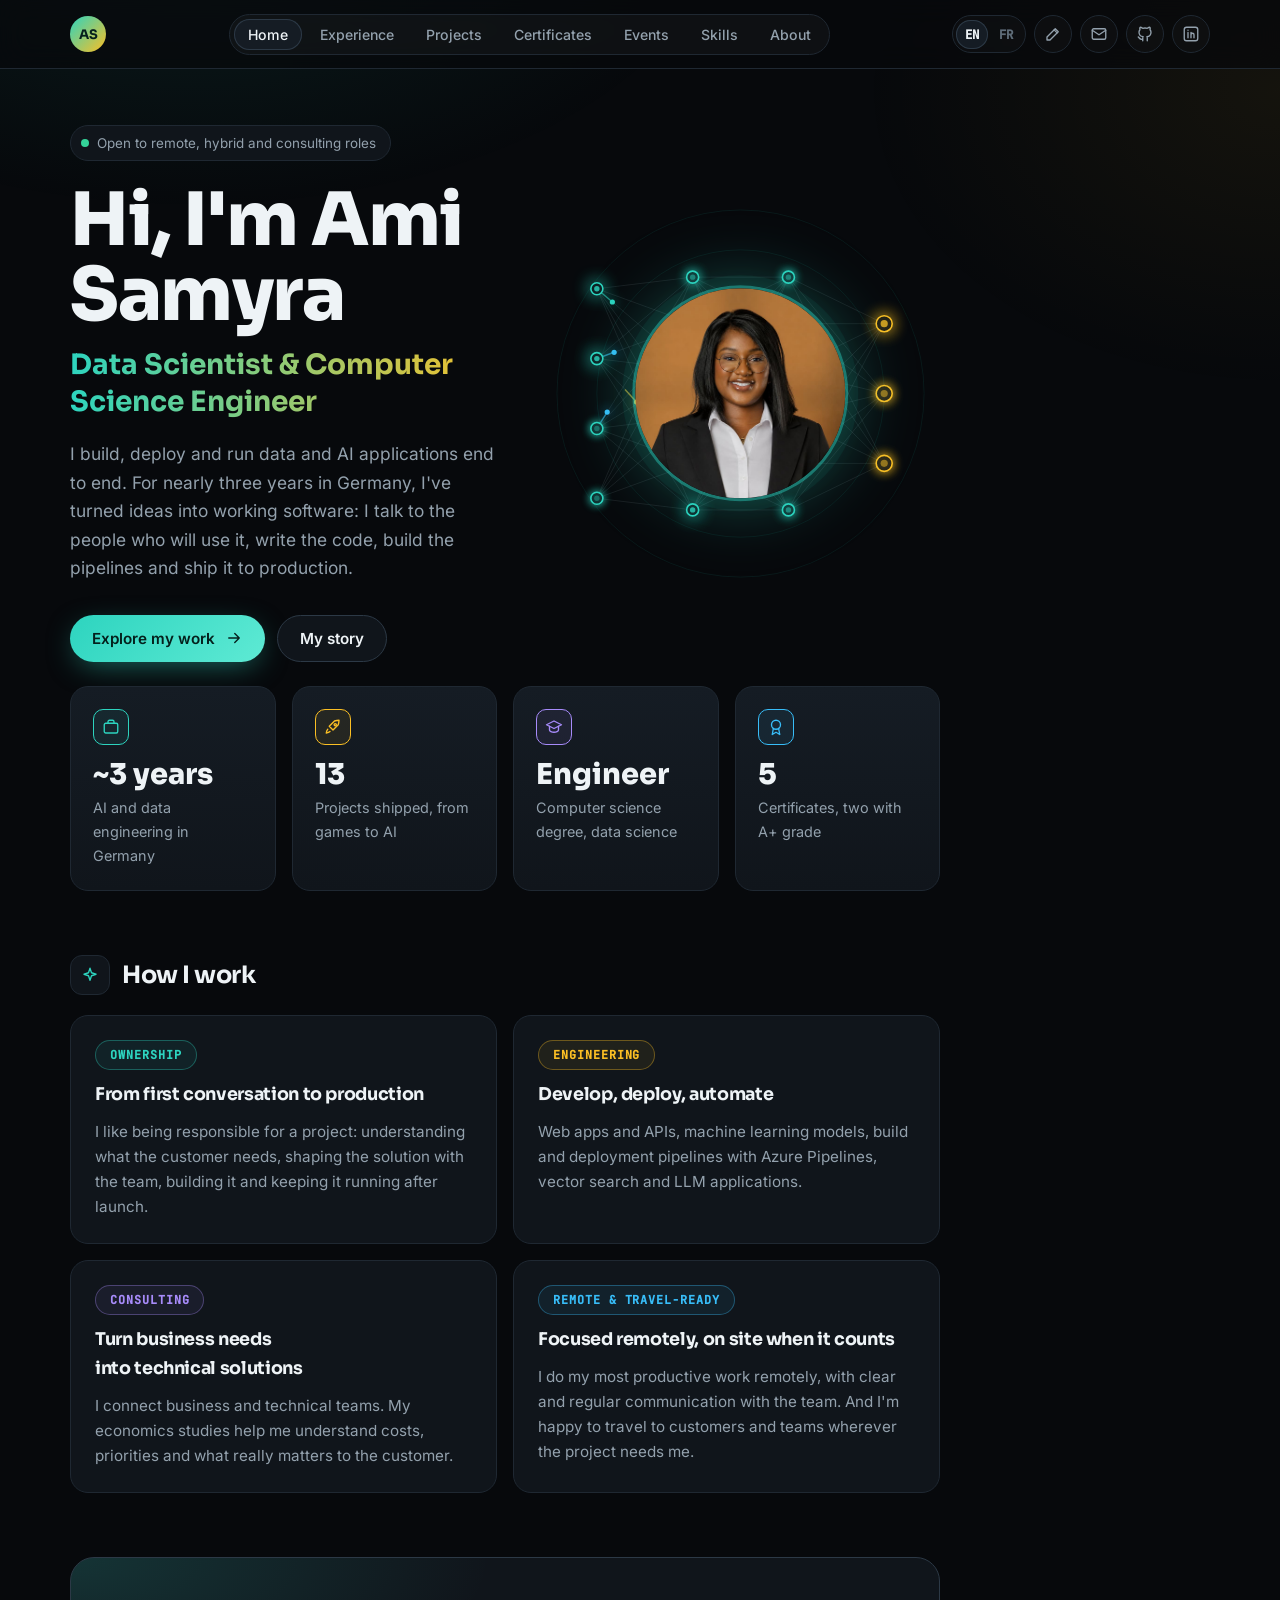
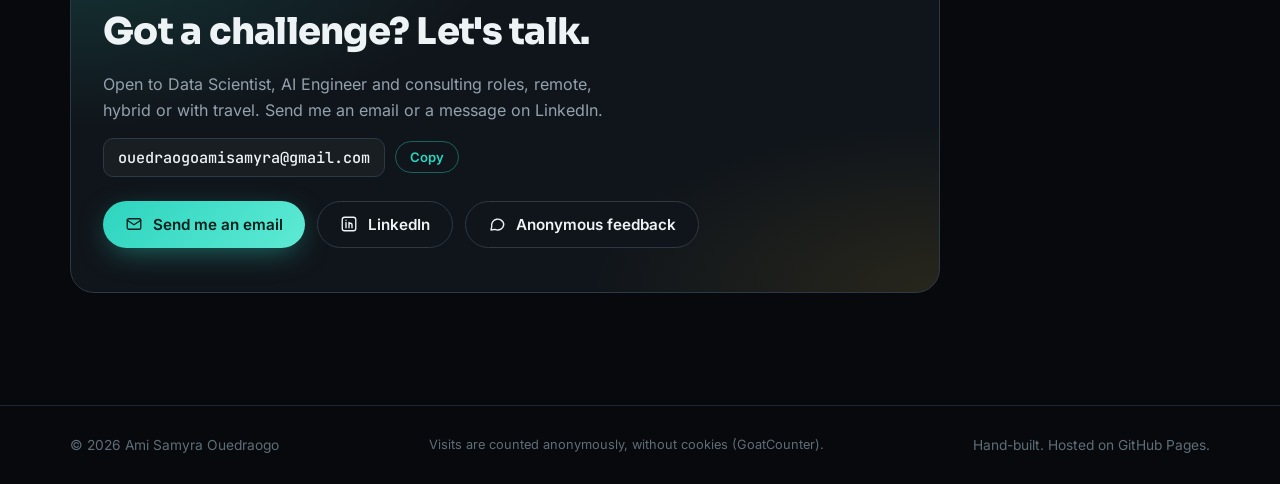
==== commit 80b1d258: "Update home promise section and adjust work experience title for clarity" ====
--- a/index.html
+++ b/index.html
@@ -110,7 +110,7 @@
         </div>
       </div>
 
-      <div class="sec block" id="home-promise">
+      <!--<div class="sec block" id="home-promise">
         <div class="pledge">
           <h2 data-fr="Je ne coche peut-être pas 100 % des cases de votre offre.">I may not tick 100% of the boxes on your job description.</h2>
           <div>
@@ -118,7 +118,7 @@
             <p data-fr="<strong style='color:var(--fg)'>Donnez-moi un vrai défi. Je trouverai le chemin pour le relever, et vous ne serez pas déçus.</strong>"><strong style="color:var(--fg)">Give me a real challenge. I'll find a way through it, and you won't be disappointed.</strong></p>
           </div>
         </div>
-      </div>
+      </div>--
     </div>
     <aside class="toc" data-for="home"><h4><svg class="i"><use href="#i-list"/></svg><span data-fr="Sur cette page">On this page</span></h4>
       <a href="#home-overview" data-fr="Aperçu">Overview</a><a href="#home-metrics" data-fr="Chiffres clés">Key metrics</a><a href="#home-how" data-fr="Ma façon de travailler">How I work</a><a href="#home-promise" data-fr="Mon engagement">My promise</a></aside>
@@ -134,7 +134,7 @@
     <div class="tl">
       <p class="tlabel" data-fr="Expérience professionnelle">Work experience</p>
       <article class="xcard sec" id="x-intershop">
-        <div class="xh"><h3><span data-fr="Étudiante salariée, ingénierie IA">Working Student, AI Engineering</span> <span class="org">· Intershop Communications AG</span></h3><span class="when" data-fr="Nov. 2023 – Sept. 2026">Nov 2023 – Sep 2026</span></div>
+        <div class="xh"><h3><span data-fr=" ingénierie IA"> AI Engineering</span> <span class="org">· Intershop Communications AG</span></h3><span class="when" data-fr="Nov. 2023 – Sept. 2026">Nov 2023 – Sep 2026</span></div>
         <p class="where" data-fr="Allemagne · équipe Product Lifecycle, puis DevOps, Produit et IA">Germany · Product Lifecycle team, then DevOps, Product &amp; AI</p>
         <ul>
           <li data-fr="Développement de <strong>DocuBot</strong>, un chatbot RAG basé sur LangChain, intégré à Microsoft Teams puis migré vers la plateforme interne d'agents IA">Built <strong>DocuBot</strong>, a RAG chatbot on LangChain, integrated into Microsoft Teams and later migrated to the company's internal AI agent platform</li>
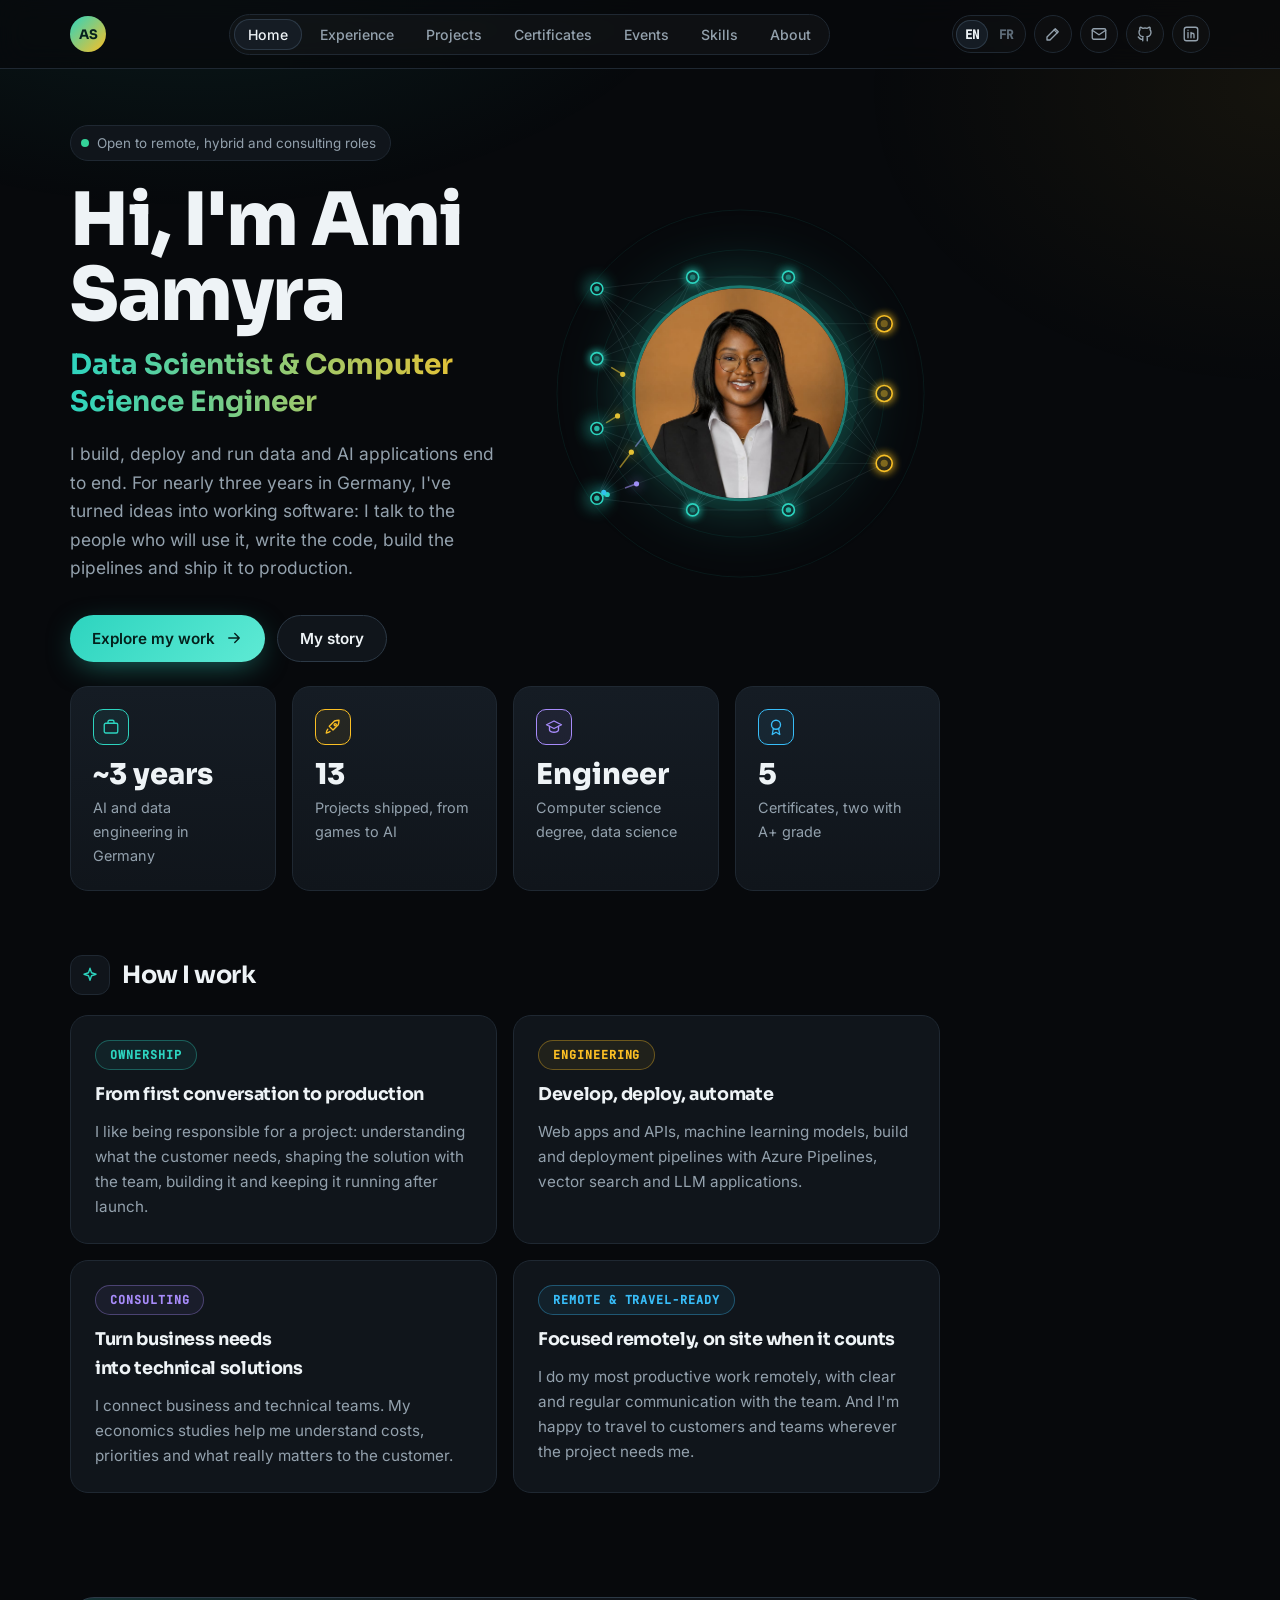
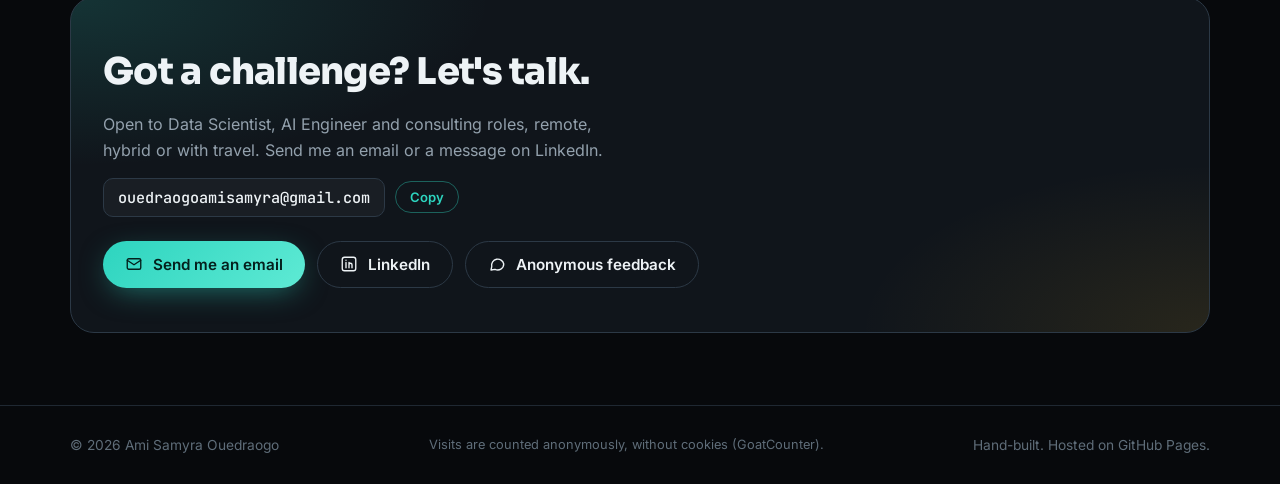
==== commit bac370d4: "Fix comment formatting in index.html for clarity" ====
--- a/index.html
+++ b/index.html
@@ -122,10 +122,10 @@
     </div>
     <aside class="toc" data-for="home"><h4><svg class="i"><use href="#i-list"/></svg><span data-fr="Sur cette page">On this page</span></h4>
       <a href="#home-overview" data-fr="Aperçu">Overview</a><a href="#home-metrics" data-fr="Chiffres clés">Key metrics</a><a href="#home-how" data-fr="Ma façon de travailler">How I work</a><a href="#home-promise" data-fr="Mon engagement">My promise</a></aside>
-  </div>
-</section>
-
-<!-- ================= EXPERIENCE ================= -->
+  </div>-->
+</section>
+
+<!-- ================= EXPERIENCE ================= 
 <section class="page" id="p-experience">
   <div class="ph"><span class="badge b-amber"><svg class="i"><use href="#i-bag"/></svg><span data-fr="Parcours">Experience</span></span>
     <h1 data-fr="Expérience &amp; formation">Experience &amp; Education</h1>
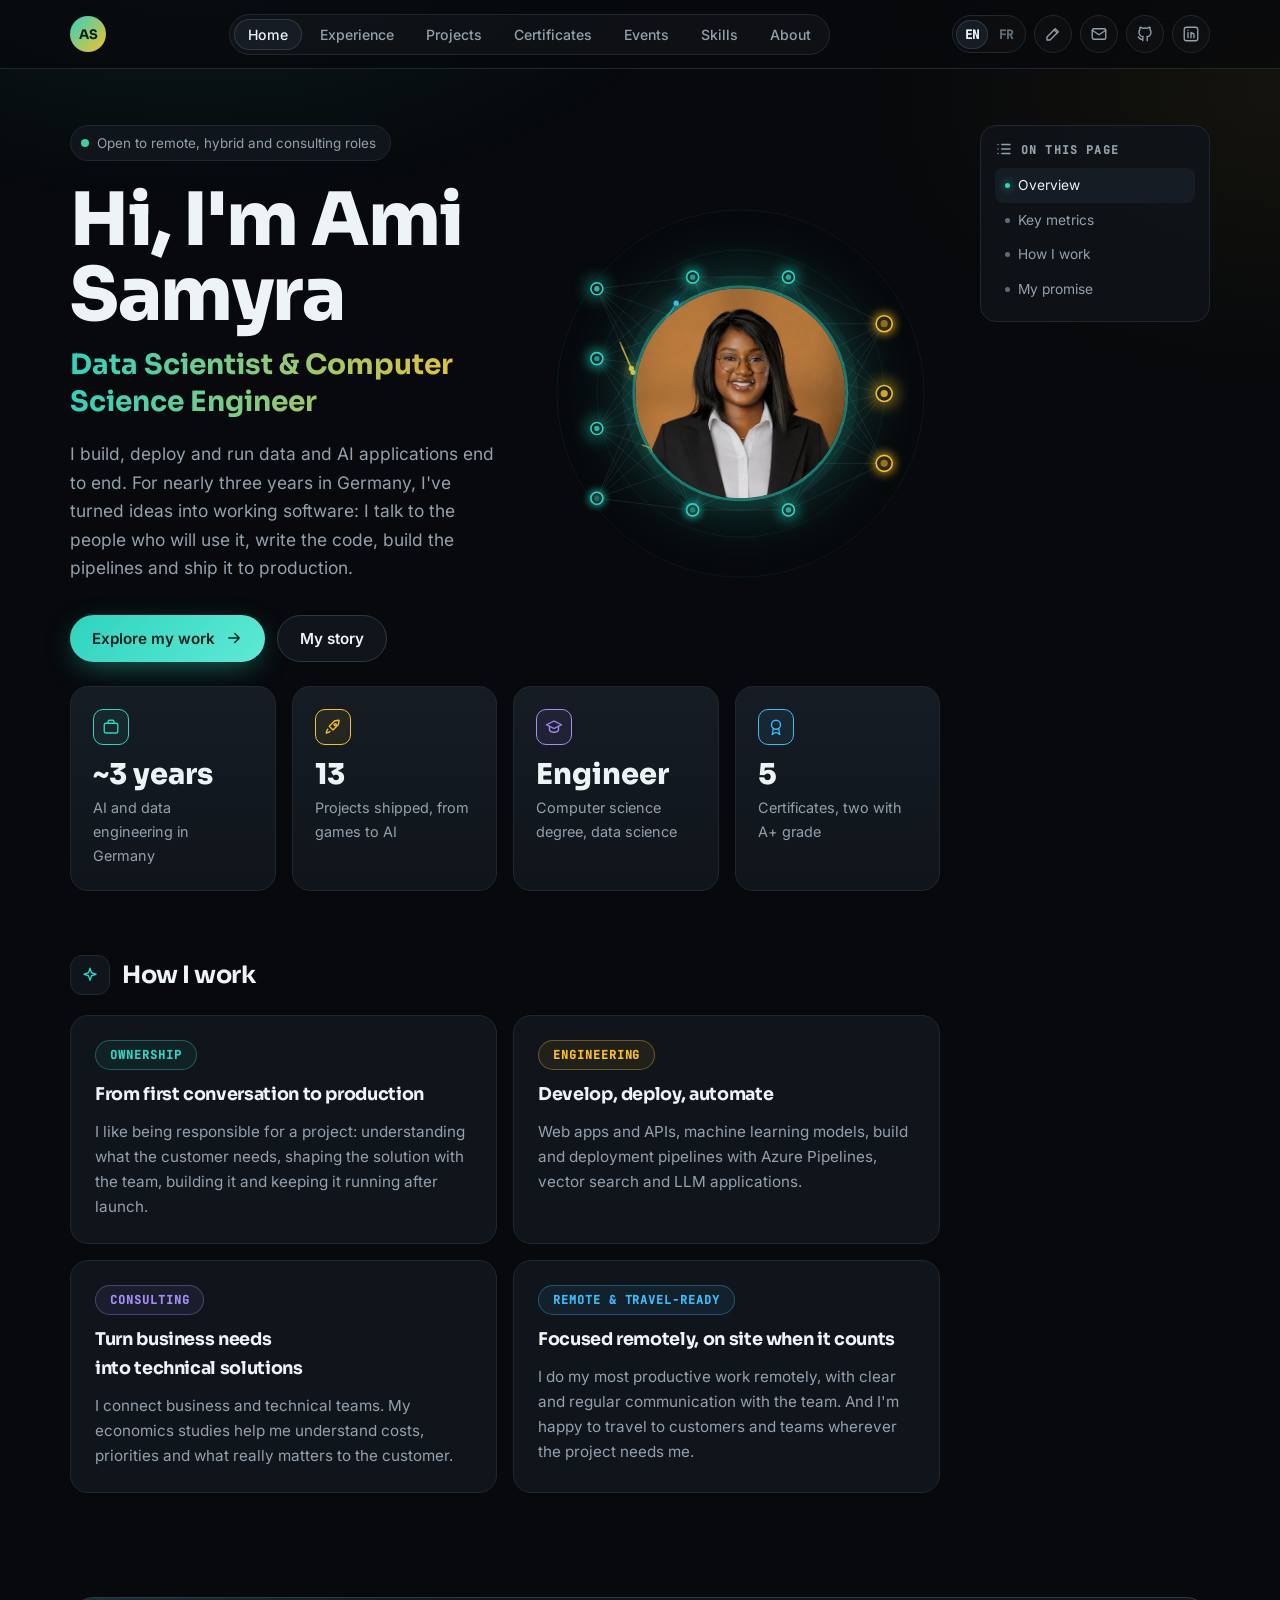
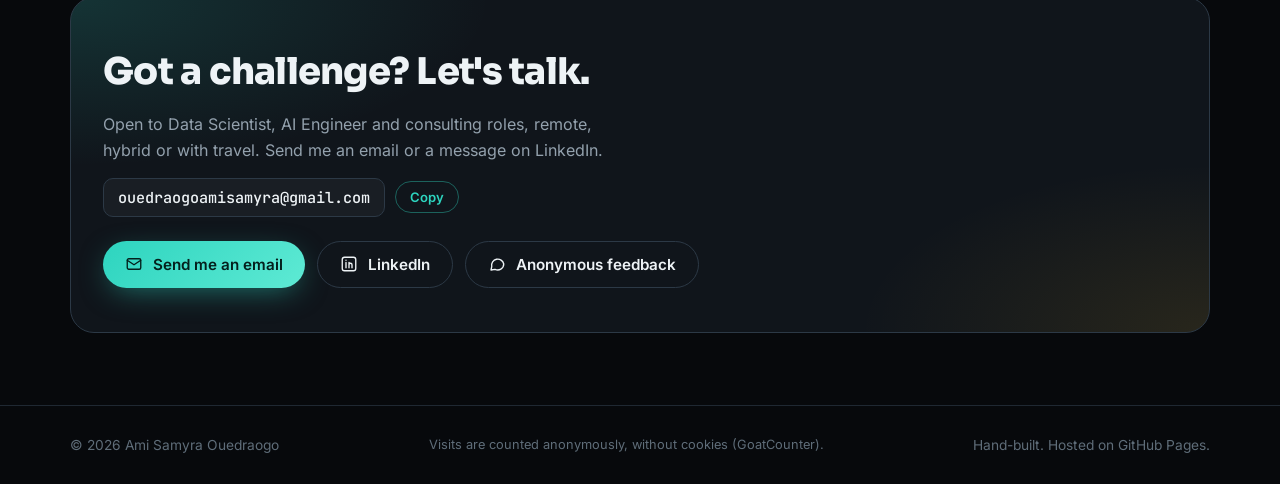
==== commit a6139474: "Fix comment formatting in index.html for consistency" ====
--- a/index.html
+++ b/index.html
@@ -118,14 +118,14 @@
             <p data-fr="<strong style='color:var(--fg)'>Donnez-moi un vrai défi. Je trouverai le chemin pour le relever, et vous ne serez pas déçus.</strong>"><strong style="color:var(--fg)">Give me a real challenge. I'll find a way through it, and you won't be disappointed.</strong></p>
           </div>
         </div>
-      </div>--
+      </div>-->
     </div>
     <aside class="toc" data-for="home"><h4><svg class="i"><use href="#i-list"/></svg><span data-fr="Sur cette page">On this page</span></h4>
       <a href="#home-overview" data-fr="Aperçu">Overview</a><a href="#home-metrics" data-fr="Chiffres clés">Key metrics</a><a href="#home-how" data-fr="Ma façon de travailler">How I work</a><a href="#home-promise" data-fr="Mon engagement">My promise</a></aside>
-  </div>-->
-</section>
-
-<!-- ================= EXPERIENCE ================= 
+  </div>
+</section>
+
+<!-- ================= EXPERIENCE ================= -->
 <section class="page" id="p-experience">
   <div class="ph"><span class="badge b-amber"><svg class="i"><use href="#i-bag"/></svg><span data-fr="Parcours">Experience</span></span>
     <h1 data-fr="Expérience &amp; formation">Experience &amp; Education</h1>
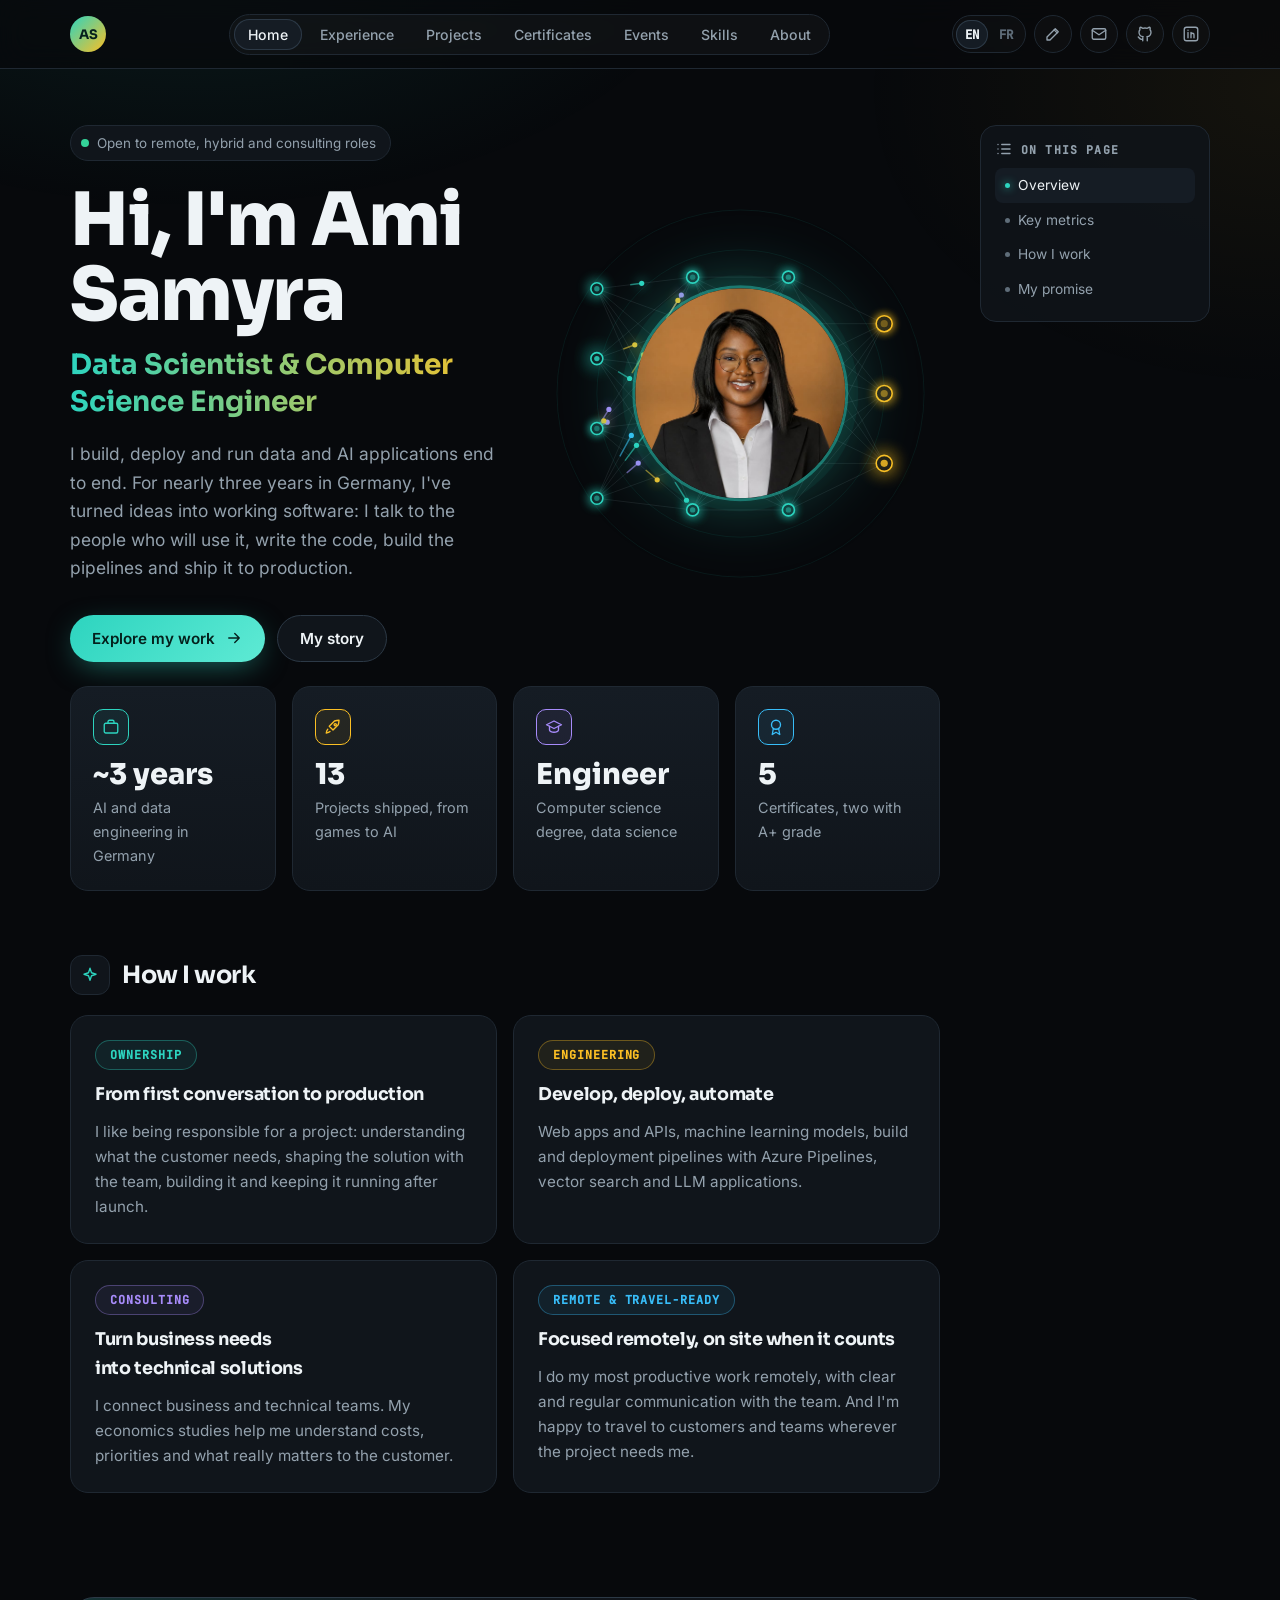
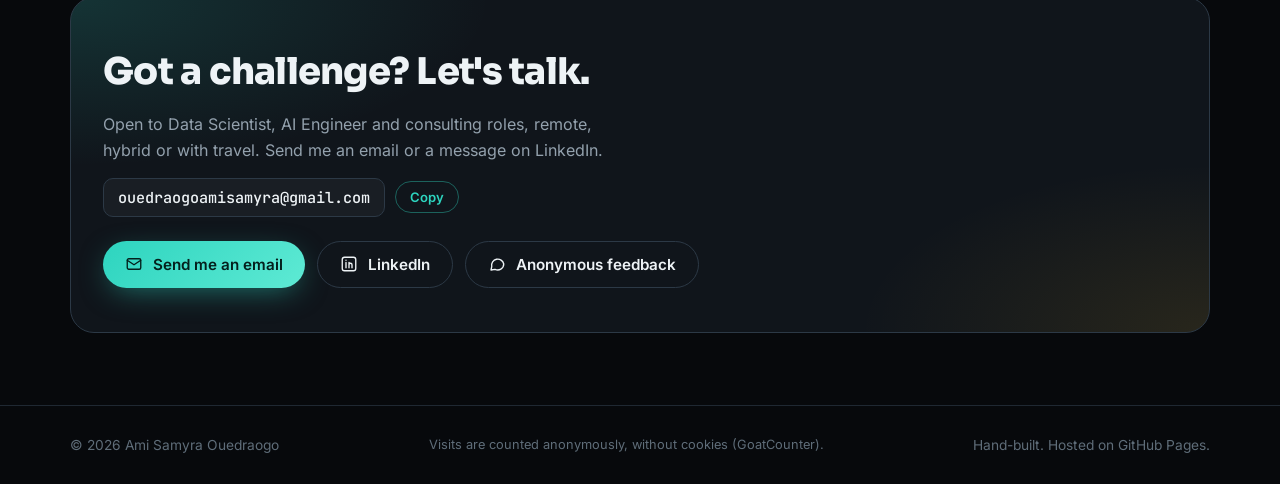
==== commit 84cddc25: "Fix capitalization and wording for consistency in work experience and quote sections" ====
--- a/index.html
+++ b/index.html
@@ -134,7 +134,7 @@
     <div class="tl">
       <p class="tlabel" data-fr="Expérience professionnelle">Work experience</p>
       <article class="xcard sec" id="x-intershop">
-        <div class="xh"><h3><span data-fr=" ingénierie IA"> AI Engineering</span> <span class="org">· Intershop Communications AG</span></h3><span class="when" data-fr="Nov. 2023 – Sept. 2026">Nov 2023 – Sep 2026</span></div>
+        <div class="xh"><h3><span data-fr="Ingénierie IA"> AI Engineering</span> <span class="org">· Intershop Communications AG</span></h3><span class="when" data-fr="Nov. 2023 – Sept. 2026">Nov 2023 – Sep 2026</span></div>
         <p class="where" data-fr="Allemagne · équipe Product Lifecycle, puis DevOps, Produit et IA">Germany · Product Lifecycle team, then DevOps, Product &amp; AI</p>
         <ul>
           <li data-fr="Développement de <strong>DocuBot</strong>, un chatbot RAG basé sur LangChain, intégré à Microsoft Teams puis migré vers la plateforme interne d'agents IA">Built <strong>DocuBot</strong>, a RAG chatbot on LangChain, integrated into Microsoft Teams and later migrated to the company's internal AI agent platform</li>
@@ -512,7 +512,7 @@
     <p data-fr="Ingénieure avant tout. L'économie a fait de moi une meilleure ingénieure.">An engineer at heart. Economics made me a better one.</p></div>
   <div class="about">
     <div>
-      <p class="quote" data-fr="Je ne suis pas la candidate qui coche toutes les cases. Je suis celle qui ne lâche pas un problème avant de l'avoir résolu.">I'm not the candidate who ticks every box. I'm the one who won't let go of a problem until it's solved.</p>
+      <p class="quote" data-fr="Je ne suis pas la candidate qui coche toutes les cases. Je suis celle qui ne lâche pas un problème avant de l'avoir résolu.">I'm not the candidate who checks every box. I'm the one who won't let go of a problem until it's solved.</p>
       <div class="values">
         <div class="value"><span class="sico" style="color:var(--teal)"><svg class="i"><use href="#i-check"/></svg></span><div><h4 data-fr="Je prends mes responsabilités">I take ownership</h4><p data-fr="Du premier échange avec le client au suivi après la mise en production, je me sens responsable du résultat.">From the first customer conversation to support after launch, I feel responsible for the result.</p></div></div>
         <div class="value"><span class="sico" style="color:var(--amber)"><svg class="i"><use href="#i-users"/></svg></span><div><h4 data-fr="Je travaille avec les gens">I work with people</h4><p data-fr="Clients, équipe produit, développeurs : je parle avec tout le monde pour construire la bonne solution.">Customers, product team, developers: I talk to everyone to build the right solution.</p></div></div>
